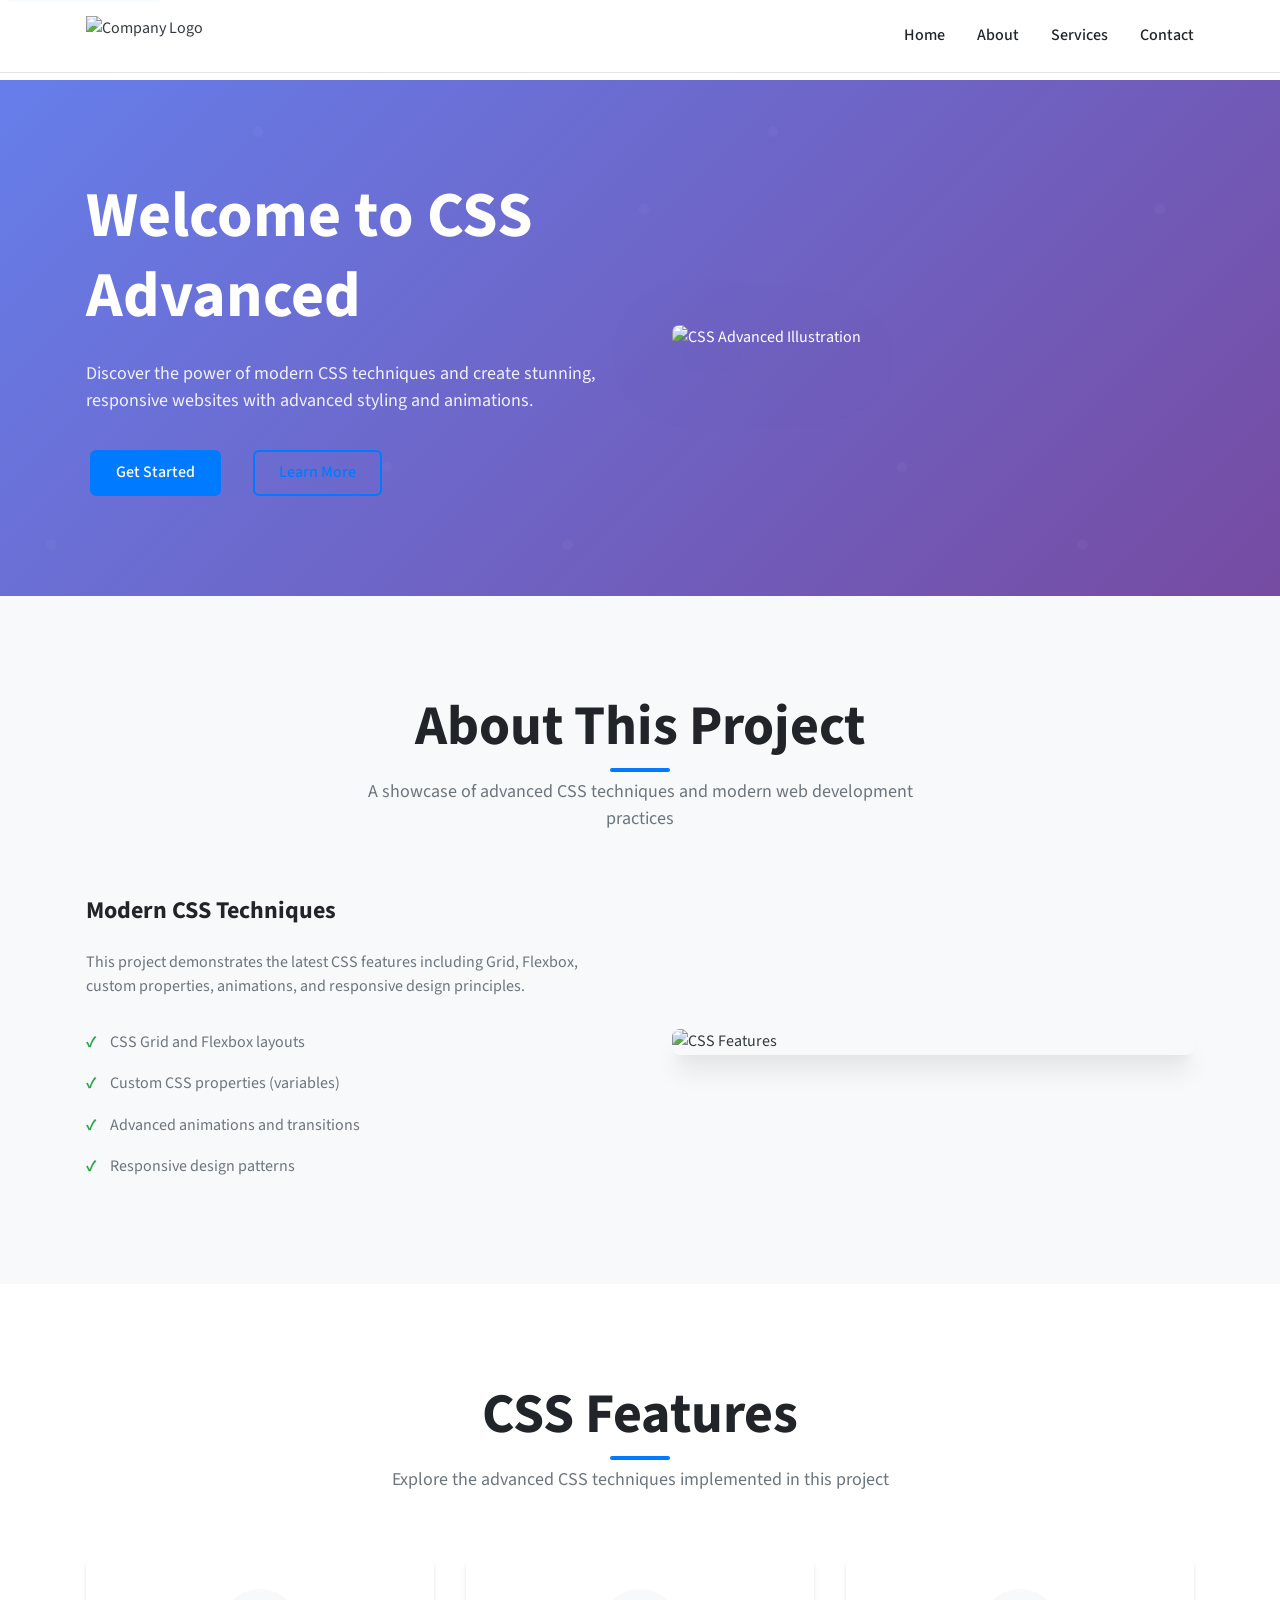
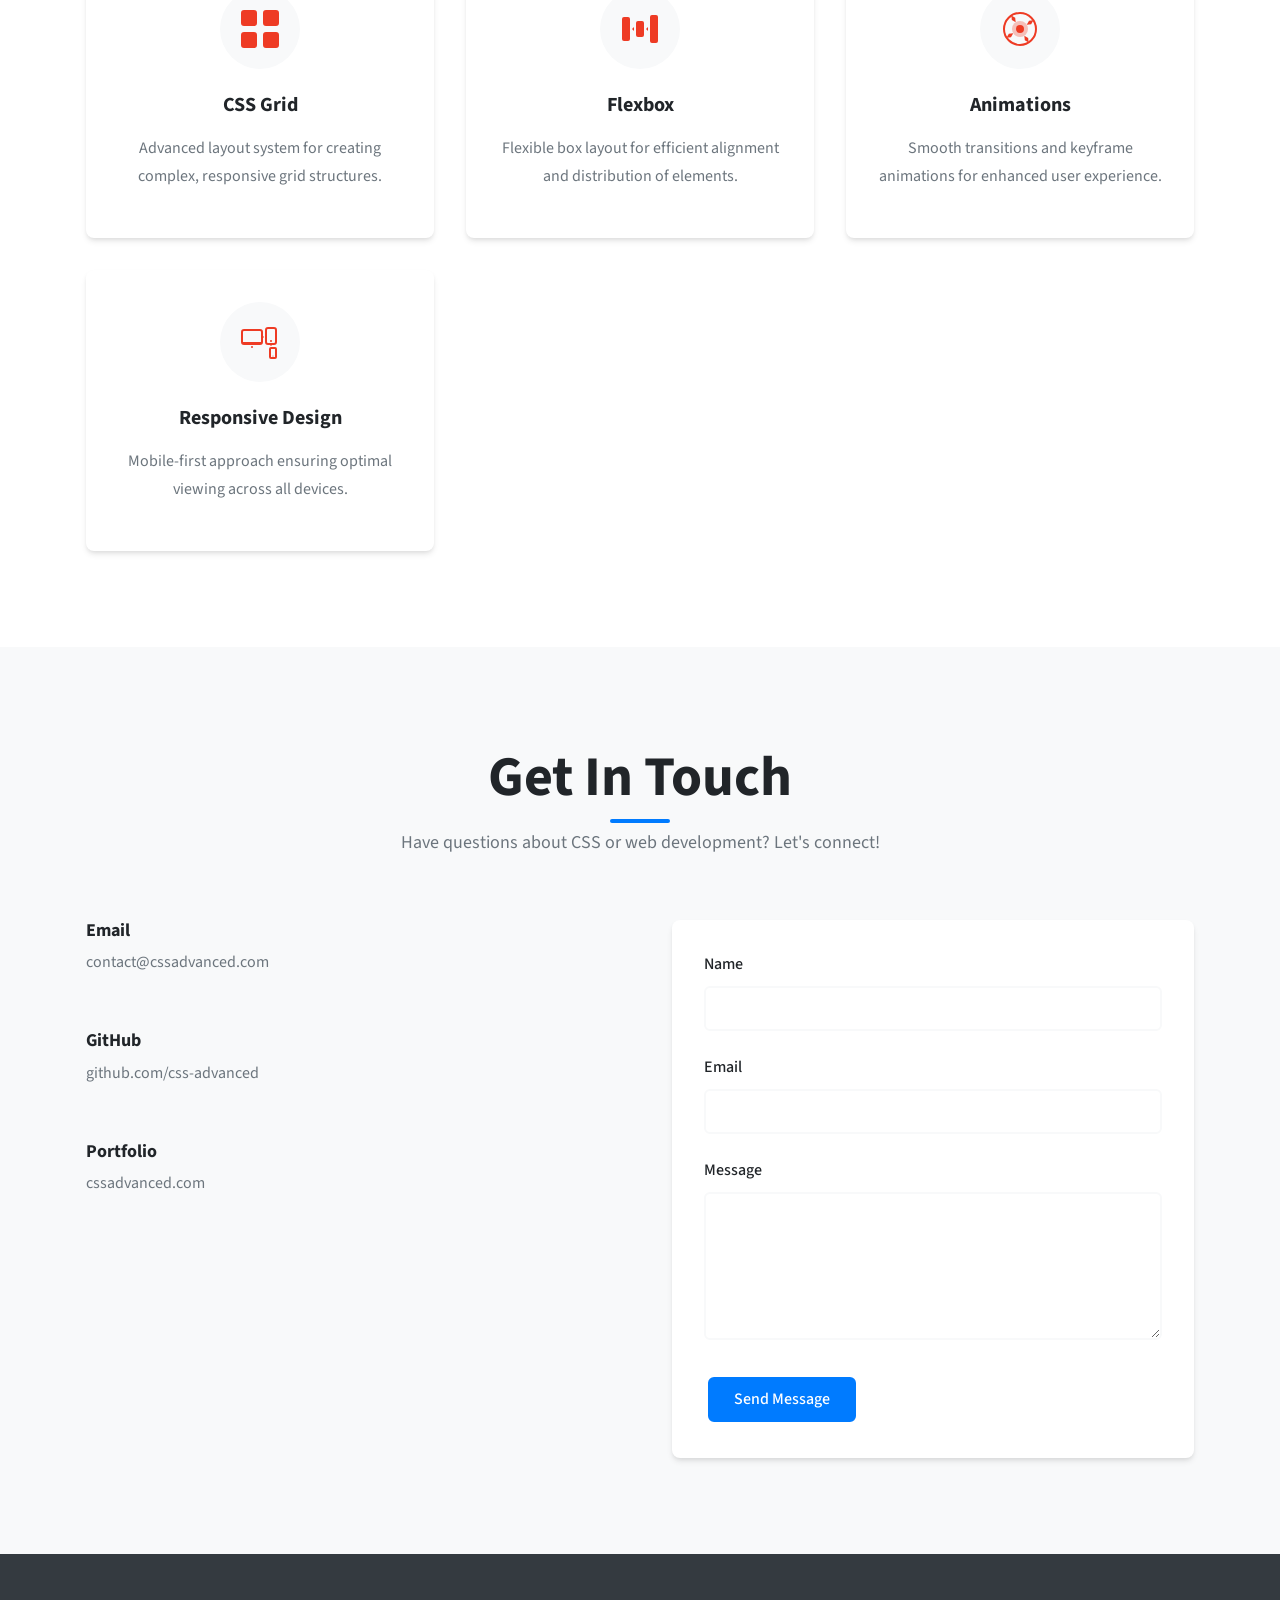
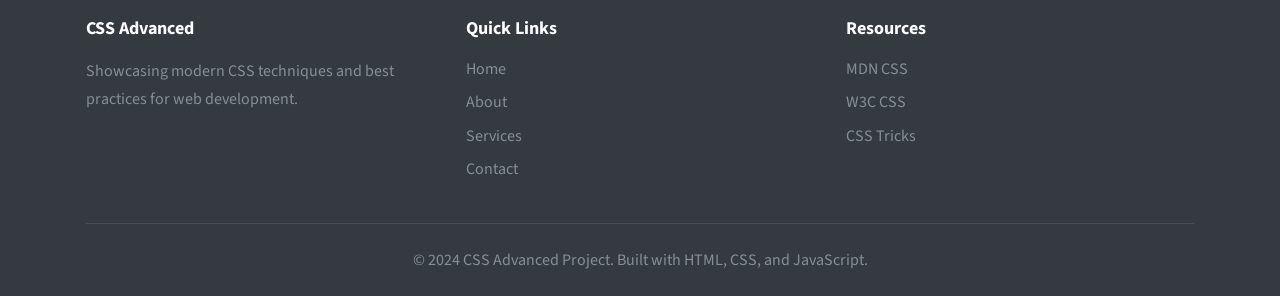
==== css_advanced/index.html @ 842586dd "Add styles.css and import it in index.html" ====
<!DOCTYPE html>
<html lang="en">
<head>
    <meta charset="UTF-8">
    <meta name="viewport" content="width=device-width, initial-scale=1.0">
    <meta name="description" content="CSS Advanced Project - Modern responsive website showcasing advanced CSS techniques">
    <meta name="keywords" content="CSS, HTML, JavaScript, responsive design, web development">
    <meta name="author" content="CSS Advanced Project">
    <title>CSS Advanced Project</title>
    
    <!-- Favicon -->
    <link rel="icon" type="image/x-icon" href="images/favicon.ico">
    
    <!-- CSS Files -->
    <link rel="stylesheet" href="styles/reset.css">
    <link rel="stylesheet" href="styles.css">
    <link rel="stylesheet" href="styles/style.css">
    <link rel="stylesheet" href="styles/responsive.css">
    
    <!-- Fonts -->
    <link rel="preconnect" href="https://fonts.googleapis.com">
    <link rel="preconnect" href="https://fonts.gstatic.com" crossorigin>
    <link href="https://fonts.googleapis.com/css2?family=Source+Sans+Pro:wght@300;400;600;700&display=swap" rel="stylesheet">
</head>
<body>
    <!-- Header Section -->
    <header class="header">
        <nav class="navbar">
            <div class="container">
                <div class="nav-brand">
                    <img src="images/logos/logo.png" alt="Company Logo" class="logo">
                </div>
                <ul class="nav-menu">
                    <li class="nav-item">
                        <a href="#home" class="nav-link">Home</a>
                    </li>
                    <li class="nav-item">
                        <a href="#about" class="nav-link">About</a>
                    </li>
                    <li class="nav-item">
                        <a href="#services" class="nav-link">Services</a>
                    </li>
                    <li class="nav-item">
                        <a href="#contact" class="nav-link">Contact</a>
                    </li>
                </ul>
                <div class="nav-toggle">
                    <span class="bar"></span>
                    <span class="bar"></span>
                    <span class="bar"></span>
                </div>
            </div>
        </nav>
    </header>

    <!-- Main Content -->
    <main class="main">
        <!-- Hero Section -->
        <section id="home" class="hero">
            <div class="container">
                <div class="hero-content">
                    <h1 class="hero-title">Welcome to CSS Advanced</h1>
                    <p class="hero-description">
                        Discover the power of modern CSS techniques and create stunning, responsive websites
                        with advanced styling and animations.
                    </p>
                    <div class="hero-actions">
                        <a href="#about" class="btn btn-primary">Get Started</a>
                        <a href="#services" class="btn btn-secondary">Learn More</a>
                    </div>
                </div>
                <div class="hero-image">
                    <img src="images/hero-image.png" alt="CSS Advanced Illustration">
                </div>
            </div>
        </section>

        <!-- About Section -->
        <section id="about" class="about">
            <div class="container">
                <div class="section-header">
                    <h2 class="section-title">About This Project</h2>
                    <p class="section-subtitle">
                        A showcase of advanced CSS techniques and modern web development practices
                    </p>
                </div>
                <div class="about-content">
                    <div class="about-text">
                        <h3>Modern CSS Techniques</h3>
                        <p>
                            This project demonstrates the latest CSS features including Grid, Flexbox,
                            custom properties, animations, and responsive design principles.
                        </p>
                        <ul class="feature-list">
                            <li>CSS Grid and Flexbox layouts</li>
                            <li>Custom CSS properties (variables)</li>
                            <li>Advanced animations and transitions</li>
                            <li>Responsive design patterns</li>
                        </ul>
                    </div>
                    <div class="about-image">
                        <img src="images/about-image.png" alt="CSS Features">
                    </div>
                </div>
            </div>
        </section>

        <!-- Services Section -->
        <section id="services" class="services">
            <div class="container">
                <div class="section-header">
                    <h2 class="section-title">CSS Features</h2>
                    <p class="section-subtitle">
                        Explore the advanced CSS techniques implemented in this project
                    </p>
                </div>
                <div class="services-grid">
                    <div class="service-card">
                        <div class="service-icon">
                            <img src="images/icons/grid-icon.svg" alt="CSS Grid">
                        </div>
                        <h3 class="service-title">CSS Grid</h3>
                        <p class="service-description">
                            Advanced layout system for creating complex, responsive grid structures.
                        </p>
                    </div>
                    <div class="service-card">
                        <div class="service-icon">
                            <img src="images/icons/flexbox-icon.svg" alt="Flexbox">
                        </div>
                        <h3 class="service-title">Flexbox</h3>
                        <p class="service-description">
                            Flexible box layout for efficient alignment and distribution of elements.
                        </p>
                    </div>
                    <div class="service-card">
                        <div class="service-icon">
                            <img src="images/icons/animation-icon.svg" alt="Animations">
                        </div>
                        <h3 class="service-title">Animations</h3>
                        <p class="service-description">
                            Smooth transitions and keyframe animations for enhanced user experience.
                        </p>
                    </div>
                    <div class="service-card">
                        <div class="service-icon">
                            <img src="images/icons/responsive-icon.svg" alt="Responsive Design">
                        </div>
                        <h3 class="service-title">Responsive Design</h3>
                        <p class="service-description">
                            Mobile-first approach ensuring optimal viewing across all devices.
                        </p>
                    </div>
                </div>
            </div>
        </section>

        <!-- Contact Section -->
        <section id="contact" class="contact">
            <div class="container">
                <div class="section-header">
                    <h2 class="section-title">Get In Touch</h2>
                    <p class="section-subtitle">
                        Have questions about CSS or web development? Let's connect!
                    </p>
                </div>
                <div class="contact-content">
                    <div class="contact-info">
                        <div class="contact-item">
                            <h3>Email</h3>
                            <p>contact@cssadvanced.com</p>
                        </div>
                        <div class="contact-item">
                            <h3>GitHub</h3>
                            <p>github.com/css-advanced</p>
                        </div>
                        <div class="contact-item">
                            <h3>Portfolio</h3>
                            <p>cssadvanced.com</p>
                        </div>
                    </div>
                    <form class="contact-form">
                        <div class="form-group">
                            <label for="name">Name</label>
                            <input type="text" id="name" name="name" required>
                        </div>
                        <div class="form-group">
                            <label for="email">Email</label>
                            <input type="email" id="email" name="email" required>
                        </div>
                        <div class="form-group">
                            <label for="message">Message</label>
                            <textarea id="message" name="message" rows="5" required></textarea>
                        </div>
                        <button type="submit" class="btn btn-primary">Send Message</button>
                    </form>
                </div>
            </div>
        </section>
    </main>

    <!-- Footer -->
    <footer class="footer">
        <div class="container">
            <div class="footer-content">
                <div class="footer-section">
                    <h3>CSS Advanced</h3>
                    <p>Showcasing modern CSS techniques and best practices for web development.</p>
                </div>
                <div class="footer-section">
                    <h3>Quick Links</h3>
                    <ul>
                        <li><a href="#home">Home</a></li>
                        <li><a href="#about">About</a></li>
                        <li><a href="#services">Services</a></li>
                        <li><a href="#contact">Contact</a></li>
                    </ul>
                </div>
                <div class="footer-section">
                    <h3>Resources</h3>
                    <ul>
                        <li><a href="https://developer.mozilla.org/en-US/docs/Web/CSS" target="_blank">MDN CSS</a></li>
                        <li><a href="https://www.w3.org/Style/CSS/" target="_blank">W3C CSS</a></li>
                        <li><a href="https://css-tricks.com/" target="_blank">CSS Tricks</a></li>
                    </ul>
                </div>
            </div>
            <div class="footer-bottom">
                <p>&copy; 2024 CSS Advanced Project. Built with HTML, CSS, and JavaScript.</p>
            </div>
        </div>
    </footer>

    <!-- JavaScript -->
    <script src="scripts/main.js"></script>
</body>
</html>
---- css_advanced/styles.css ----
/* styles.css - Main stylesheet for CSS Advanced Project */

/* CSS Custom Properties (Variables) */
:root {
    --primary-color: #007bff;
    --secondary-color: #6c757d;
    --success-color: #28a745;
    --danger-color: #dc3545;
    --warning-color: #ffc107;
    --info-color: #17a2b8;
    --light-color: #f8f9fa;
    --dark-color: #343a40;
    
    --font-family-primary: 'Source Sans Pro', sans-serif;
    --font-size-base: 16px;
    --line-height-base: 1.6;
    
    --border-radius: 8px;
    --box-shadow: 0 2px 10px rgba(0, 0, 0, 0.1);
    --transition: all 0.3s ease;
    
    --container-max-width: 1200px;
    --spacing-xs: 0.25rem;
    --spacing-sm: 0.5rem;
    --spacing-md: 1rem;
    --spacing-lg: 1.5rem;
    --spacing-xl: 3rem;
}

/* Base Styles */
* {
    margin: 0;
    padding: 0;
    box-sizing: border-box;
}

body {
    font-family: var(--font-family-primary);
    font-size: var(--font-size-base);
    line-height: var(--line-height-base);
    color: var(--dark-color);
    background-color: #ffffff;
}

/* Container */
.container {
    max-width: var(--container-max-width);
    margin: 0 auto;
    padding: 0 var(--spacing-md);
}

/* Typography */
h1, h2, h3, h4, h5, h6 {
    font-weight: 600;
    line-height: 1.2;
    margin-bottom: var(--spacing-md);
}

h1 {
    font-size: 2.5rem;
}

h2 {
    font-size: 2rem;
}

h3 {
    font-size: 1.5rem;
}

p {
    margin-bottom: var(--spacing-md);
}

/* Links */
a {
    color: var(--primary-color);
    text-decoration: none;
    transition: var(--transition);
}

a:hover {
    color: #0056b3;
}

/* Buttons */
.btn {
    display: inline-block;
    padding: var(--spacing-sm) var(--spacing-lg);
    font-size: var(--font-size-base);
    font-weight: 600;
    text-align: center;
    text-decoration: none;
    border: 2px solid transparent;
    border-radius: var(--border-radius);
    cursor: pointer;
    transition: var(--transition);
    margin: var(--spacing-xs);
}

.btn-primary {
    background-color: var(--primary-color);
    color: white;
    border-color: var(--primary-color);
}

.btn-primary:hover {
    background-color: #0056b3;
    border-color: #0056b3;
    color: white;
}

.btn-secondary {
    background-color: transparent;
    color: var(--primary-color);
    border-color: var(--primary-color);
}

.btn-secondary:hover {
    background-color: var(--primary-color);
    color: white;
}

/* Header */
.header {
    background-color: white;
    box-shadow: var(--box-shadow);
    position: fixed;
    top: 0;
    left: 0;
    right: 0;
    z-index: 1000;
}

.navbar {
    padding: var(--spacing-md) 0;
}

.navbar .container {
    display: flex;
    justify-content: space-between;
    align-items: center;
}

.nav-brand .logo {
    height: 40px;
    width: auto;
}

.nav-menu {
    display: flex;
    list-style: none;
    gap: var(--spacing-lg);
}

.nav-link {
    font-weight: 500;
    color: var(--dark-color);
    transition: var(--transition);
}

.nav-link:hover {
    color: var(--primary-color);
}

.nav-toggle {
    display: none;
    flex-direction: column;
    cursor: pointer;
}

.nav-toggle .bar {
    width: 25px;
    height: 3px;
    background-color: var(--dark-color);
    margin: 3px 0;
    transition: var(--transition);
}

/* Main Content */
.main {
    margin-top: 80px;
}

/* Hero Section */
.hero {
    padding: var(--spacing-xl) 0;
    background: linear-gradient(135deg, #667eea 0%, #764ba2 100%);
    color: white;
}

.hero .container {
    display: grid;
    grid-template-columns: 1fr 1fr;
    gap: var(--spacing-xl);
    align-items: center;
}

.hero-title {
    font-size: 3rem;
    margin-bottom: var(--spacing-lg);
}

.hero-description {
    font-size: 1.2rem;
    margin-bottom: var(--spacing-xl);
    opacity: 0.9;
}

.hero-actions {
    display: flex;
    gap: var(--spacing-md);
}

.hero-image img {
    width: 100%;
    height: auto;
    border-radius: var(--border-radius);
}

/* Section Styles */
section {
    padding: var(--spacing-xl) 0;
}

.section-header {
    text-align: center;
    margin-bottom: var(--spacing-xl);
}

.section-title {
    font-size: 2.5rem;
    margin-bottom: var(--spacing-md);
}

.section-subtitle {
    font-size: 1.2rem;
    color: var(--secondary-color);
    max-width: 600px;
    margin: 0 auto;
}

/* About Section */
.about {
    background-color: var(--light-color);
}

.about-content {
    display: grid;
    grid-template-columns: 1fr 1fr;
    gap: var(--spacing-xl);
    align-items: center;
}

.feature-list {
    list-style: none;
    padding-left: 0;
}

.feature-list li {
    padding: var(--spacing-sm) 0;
    position: relative;
    padding-left: var(--spacing-lg);
}

.feature-list li::before {
    content: "✓";
    position: absolute;
    left: 0;
    color: var(--success-color);
    font-weight: bold;
}

.about-image img {
    width: 100%;
    height: auto;
    border-radius: var(--border-radius);
}

/* Services Section */
.services-grid {
    display: grid;
    grid-template-columns: repeat(auto-fit, minmax(250px, 1fr));
    gap: var(--spacing-lg);
}

.service-card {
    background: white;
    padding: var(--spacing-xl);
    border-radius: var(--border-radius);
    box-shadow: var(--box-shadow);
    text-align: center;
    transition: var(--transition);
}

.service-card:hover {
    transform: translateY(-5px);
    box-shadow: 0 4px 20px rgba(0, 0, 0, 0.15);
}

.service-icon {
    margin-bottom: var(--spacing-lg);
}

.service-icon img {
    width: 60px;
    height: 60px;
}

.service-title {
    margin-bottom: var(--spacing-md);
    color: var(--dark-color);
}

.service-description {
    color: var(--secondary-color);
}

/* Contact Section */
.contact {
    background-color: var(--light-color);
}

.contact-content {
    display: grid;
    grid-template-columns: 1fr 1fr;
    gap: var(--spacing-xl);
}

.contact-item {
    margin-bottom: var(--spacing-lg);
}

.contact-item h3 {
    color: var(--primary-color);
    margin-bottom: var(--spacing-sm);
}

.contact-form {
    background: white;
    padding: var(--spacing-xl);
    border-radius: var(--border-radius);
    box-shadow: var(--box-shadow);
}

.form-group {
    margin-bottom: var(--spacing-lg);
}

.form-group label {
    display: block;
    margin-bottom: var(--spacing-sm);
    font-weight: 600;
    color: var(--dark-color);
}

.form-group input,
.form-group textarea {
    width: 100%;
    padding: var(--spacing-sm);
    border: 2px solid #e9ecef;
    border-radius: var(--border-radius);
    font-size: var(--font-size-base);
    transition: var(--transition);
}

.form-group input:focus,
.form-group textarea:focus {
    outline: none;
    border-color: var(--primary-color);
}

/* Footer */
.footer {
    background-color: var(--dark-color);
    color: white;
    padding: var(--spacing-xl) 0 var(--spacing-lg);
}

.footer-content {
    display: grid;
    grid-template-columns: repeat(auto-fit, minmax(250px, 1fr));
    gap: var(--spacing-xl);
    margin-bottom: var(--spacing-lg);
}

.footer-section h3 {
    margin-bottom: var(--spacing-md);
    color: white;
}

.footer-section ul {
    list-style: none;
}

.footer-section ul li {
    margin-bottom: var(--spacing-sm);
}

.footer-section ul li a {
    color: #adb5bd;
    transition: var(--transition);
}

.footer-section ul li a:hover {
    color: white;
}

.footer-bottom {
    text-align: center;
    padding-top: var(--spacing-lg);
    border-top: 1px solid #495057;
    color: #adb5bd;
}

/* Animations */
@keyframes fadeInUp {
    from {
        opacity: 0;
        transform: translateY(30px);
    }
    to {
        opacity: 1;
        transform: translateY(0);
    }
}

.fade-in-up {
    animation: fadeInUp 0.6s ease-out;
}

/* Responsive Design */
@media (max-width: 768px) {
    .nav-menu {
        display: none;
    }
    
    .nav-toggle {
        display: flex;
    }
    
    .hero .container {
        grid-template-columns: 1fr;
        text-align: center;
    }
    
    .hero-title {
        font-size: 2rem;
    }
    
    .about-content,
    .contact-content {
        grid-template-columns: 1fr;
    }
    
    .services-grid {
        grid-template-columns: 1fr;
    }
    
    .section-title {
        font-size: 2rem;
    }
    
    .hero-actions {
        justify-content: center;
    }
}

@media (max-width: 480px) {
    .container {
        padding: 0 var(--spacing-sm);
    }
    
    .hero-title {
        font-size: 1.8rem;
    }
    
    .section-title {
        font-size: 1.8rem;
    }
    
    .btn {
        display: block;
        margin: var(--spacing-sm) 0;
    }
}
---- css_advanced/styles/style.css ----
/* CSS Advanced Project - Main Stylesheet */

/* ===== CSS CUSTOM PROPERTIES (VARIABLES) ===== */
:root {
  /* Colors */
  --primary-color: #007bff;
  --primary-dark: #0056b3;
  --secondary-color: #6c757d;
  --accent-color: #28a745;
  --danger-color: #dc3545;
  --warning-color: #ffc107;
  --info-color: #17a2b8;
  --light-color: #f8f9fa;
  --dark-color: #343a40;
  --white: #ffffff;
  --black: #000000;
  
  /* Text Colors */
  --text-primary: #212529;
  --text-secondary: #6c757d;
  --text-muted: #868e96;
  --text-light: #ffffff;
  
  /* Background Colors */
  --bg-primary: #ffffff;
  --bg-secondary: #f8f9fa;
  --bg-dark: #343a40;
  --bg-gradient: linear-gradient(135deg, #667eea 0%, #764ba2 100%);
  
  /* Typography */
  --font-family-primary: 'Source Sans Pro', sans-serif;
  --font-family-secondary: 'Spin Cycle OT', cursive;
  --font-size-xs: 0.75rem;
  --font-size-sm: 0.875rem;
  --font-size-base: 1rem;
  --font-size-lg: 1.125rem;
  --font-size-xl: 1.25rem;
  --font-size-2xl: 1.5rem;
  --font-size-3xl: 1.875rem;
  --font-size-4xl: 2.25rem;
  --font-size-5xl: 3rem;
  --font-weight-light: 300;
  --font-weight-normal: 400;
  --font-weight-medium: 500;
  --font-weight-semibold: 600;
  --font-weight-bold: 700;
  --line-height-tight: 1.25;
  --line-height-normal: 1.5;
  --line-height-relaxed: 1.75;
  
  /* Spacing */
  --spacing-xs: 0.25rem;
  --spacing-sm: 0.5rem;
  --spacing-md: 1rem;
  --spacing-lg: 1.5rem;
  --spacing-xl: 2rem;
  --spacing-2xl: 3rem;
  --spacing-3xl: 4rem;
  --spacing-4xl: 6rem;
  
  /* Border Radius */
  --border-radius-sm: 0.25rem;
  --border-radius-md: 0.375rem;
  --border-radius-lg: 0.5rem;
  --border-radius-xl: 0.75rem;
  --border-radius-2xl: 1rem;
  --border-radius-full: 9999px;
  
  /* Shadows */
  --shadow-sm: 0 1px 2px 0 rgba(0, 0, 0, 0.05);
  --shadow-md: 0 4px 6px -1px rgba(0, 0, 0, 0.1), 0 2px 4px -1px rgba(0, 0, 0, 0.06);
  --shadow-lg: 0 10px 15px -3px rgba(0, 0, 0, 0.1), 0 4px 6px -2px rgba(0, 0, 0, 0.05);
  --shadow-xl: 0 20px 25px -5px rgba(0, 0, 0, 0.1), 0 10px 10px -5px rgba(0, 0, 0, 0.04);
  
  /* Transitions */
  --transition-fast: 0.15s ease-in-out;
  --transition-normal: 0.3s ease-in-out;
  --transition-slow: 0.5s ease-in-out;
  
  /* Z-index */
  --z-dropdown: 1000;
  --z-sticky: 1020;
  --z-fixed: 1030;
  --z-modal-backdrop: 1040;
  --z-modal: 1050;
  --z-popover: 1060;
  --z-tooltip: 1070;
}

/* ===== UTILITY CLASSES ===== */
.container {
  width: 100%;
  max-width: 1200px;
  margin: 0 auto;
  padding: 0 var(--spacing-md);
}

.text-center { text-align: center; }
.text-left { text-align: left; }
.text-right { text-align: right; }

.d-flex { display: flex; }
.d-grid { display: grid; }
.d-block { display: block; }
.d-inline { display: inline; }
.d-inline-block { display: inline-block; }
.d-none { display: none; }

.justify-center { justify-content: center; }
.justify-between { justify-content: space-between; }
.justify-around { justify-content: space-around; }
.align-center { align-items: center; }
.align-start { align-items: flex-start; }
.align-end { align-items: flex-end; }

/* ===== TYPOGRAPHY ===== */
h1, h2, h3, h4, h5, h6 {
  font-family: var(--font-family-primary);
  font-weight: var(--font-weight-bold);
  line-height: var(--line-height-tight);
  color: var(--text-primary);
  margin-bottom: var(--spacing-md);
}

h1 { font-size: var(--font-size-5xl); }
h2 { font-size: var(--font-size-4xl); }
h3 { font-size: var(--font-size-3xl); }
h4 { font-size: var(--font-size-2xl); }
h5 { font-size: var(--font-size-xl); }
h6 { font-size: var(--font-size-lg); }

p {
  font-size: var(--font-size-base);
  line-height: var(--line-height-normal);
  color: var(--text-secondary);
  margin-bottom: var(--spacing-md);
}

/* ===== BUTTONS ===== */
.btn {
  display: inline-flex;
  align-items: center;
  justify-content: center;
  padding: var(--spacing-sm) var(--spacing-lg);
  font-size: var(--font-size-base);
  font-weight: var(--font-weight-medium);
  text-decoration: none;
  border: 2px solid transparent;
  border-radius: var(--border-radius-md);
  cursor: pointer;
  transition: all var(--transition-normal);
  position: relative;
  overflow: hidden;
}

.btn::before {
  content: '';
  position: absolute;
  top: 0;
  left: -100%;
  width: 100%;
  height: 100%;
  background: linear-gradient(90deg, transparent, rgba(255, 255, 255, 0.2), transparent);
  transition: left var(--transition-slow);
}

.btn:hover::before {
  left: 100%;
}

.btn-primary {
  background: var(--primary-color);
  color: var(--white);
  border-color: var(--primary-color);
}

.btn-primary:hover {
  background: var(--primary-dark);
  border-color: var(--primary-dark);
  transform: translateY(-2px);
  box-shadow: var(--shadow-lg);
}

.btn-secondary {
  background: transparent;
  color: var(--primary-color);
  border-color: var(--primary-color);
}

.btn-secondary:hover {
  background: var(--primary-color);
  color: var(--white);
  transform: translateY(-2px);
  box-shadow: var(--shadow-lg);
}

/* ===== HEADER & NAVIGATION ===== */
.header {
  position: fixed;
  top: 0;
  left: 0;
  width: 100%;
  background: rgba(255, 255, 255, 0.95);
  backdrop-filter: blur(10px);
  border-bottom: 1px solid rgba(0, 0, 0, 0.1);
  z-index: var(--z-fixed);
  transition: all var(--transition-normal);
}

.navbar {
  padding: var(--spacing-md) 0;
}

.navbar .container {
  display: flex;
  align-items: center;
  justify-content: space-between;
}

.nav-brand .logo {
  height: 40px;
  width: auto;
}

.nav-menu {
  display: flex;
  align-items: center;
  gap: var(--spacing-xl);
}

.nav-link {
  font-weight: var(--font-weight-medium);
  color: var(--text-primary);
  transition: color var(--transition-normal);
  position: relative;
}

.nav-link::after {
  content: '';
  position: absolute;
  bottom: -5px;
  left: 0;
  width: 0;
  height: 2px;
  background: var(--primary-color);
  transition: width var(--transition-normal);
}

.nav-link:hover {
  color: var(--primary-color);
}

.nav-link:hover::after {
  width: 100%;
}

.nav-toggle {
  display: none;
  flex-direction: column;
  cursor: pointer;
}

.nav-toggle .bar {
  width: 25px;
  height: 3px;
  background: var(--text-primary);
  margin: 3px 0;
  transition: var(--transition-normal);
}

/* ===== MAIN CONTENT ===== */
.main {
  margin-top: 80px;
}

/* ===== HERO SECTION ===== */
.hero {
  padding: var(--spacing-4xl) 0;
  background: var(--bg-gradient);
  color: var(--white);
  position: relative;
  overflow: hidden;
}

.hero::before {
  content: '';
  position: absolute;
  top: 0;
  left: 0;
  width: 100%;
  height: 100%;
  background: url('data:image/svg+xml,<svg xmlns="http://www.w3.org/2000/svg" viewBox="0 0 100 100"><defs><pattern id="grain" width="100" height="100" patternUnits="userSpaceOnUse"><circle cx="25" cy="25" r="1" fill="white" opacity="0.1"/><circle cx="75" cy="75" r="1" fill="white" opacity="0.1"/><circle cx="50" cy="10" r="1" fill="white" opacity="0.1"/><circle cx="10" cy="90" r="1" fill="white" opacity="0.1"/></pattern></defs><rect width="100" height="100" fill="url(%23grain)"/></svg>');
  opacity: 0.3;
}

.hero .container {
  display: grid;
  grid-template-columns: 1fr 1fr;
  gap: var(--spacing-3xl);
  align-items: center;
  position: relative;
  z-index: 1;
}

.hero-title {
  font-size: var(--font-size-5xl);
  font-weight: var(--font-weight-bold);
  margin-bottom: var(--spacing-lg);
  color: var(--white);
  animation: fadeInUp 1s ease-out;
}

.hero-description {
  font-size: var(--font-size-lg);
  margin-bottom: var(--spacing-xl);
  color: rgba(255, 255, 255, 0.9);
  animation: fadeInUp 1s ease-out 0.2s both;
}

.hero-actions {
  display: flex;
  gap: var(--spacing-lg);
  animation: fadeInUp 1s ease-out 0.4s both;
}

.hero-image {
  animation: fadeInRight 1s ease-out 0.6s both;
}

.hero-image img {
  width: 100%;
  height: auto;
  filter: drop-shadow(0 20px 40px rgba(0, 0, 0, 0.3));
}

/* ===== SECTIONS ===== */
section {
  padding: var(--spacing-4xl) 0;
}

.section-header {
  text-align: center;
  margin-bottom: var(--spacing-3xl);
}

.section-title {
  font-size: var(--font-size-4xl);
  margin-bottom: var(--spacing-md);
  position: relative;
}

.section-title::after {
  content: '';
  position: absolute;
  bottom: -10px;
  left: 50%;
  transform: translateX(-50%);
  width: 60px;
  height: 4px;
  background: var(--primary-color);
  border-radius: var(--border-radius-full);
}

.section-subtitle {
  font-size: var(--font-size-lg);
  color: var(--text-secondary);
  max-width: 600px;
  margin: 0 auto;
}

/* ===== ABOUT SECTION ===== */
.about {
  background: var(--bg-secondary);
}

.about-content {
  display: grid;
  grid-template-columns: 1fr 1fr;
  gap: var(--spacing-3xl);
  align-items: center;
}

.about-text h3 {
  font-size: var(--font-size-2xl);
  margin-bottom: var(--spacing-lg);
  color: var(--text-primary);
}

.feature-list {
  list-style: none;
  margin-top: var(--spacing-lg);
}

.feature-list li {
  padding: var(--spacing-sm) 0;
  position: relative;
  padding-left: var(--spacing-lg);
  color: var(--text-secondary);
}

.feature-list li::before {
  content: '✓';
  position: absolute;
  left: 0;
  color: var(--accent-color);
  font-weight: var(--font-weight-bold);
}

.about-image img {
  width: 100%;
  height: auto;
  border-radius: var(--border-radius-lg);
  box-shadow: var(--shadow-xl);
}

/* ===== SERVICES SECTION ===== */
.services-grid {
  display: grid;
  grid-template-columns: repeat(auto-fit, minmax(280px, 1fr));
  gap: var(--spacing-xl);
}

.service-card {
  background: var(--white);
  padding: var(--spacing-xl);
  border-radius: var(--border-radius-lg);
  box-shadow: var(--shadow-md);
  text-align: center;
  transition: all var(--transition-normal);
  position: relative;
  overflow: hidden;
}

.service-card::before {
  content: '';
  position: absolute;
  top: 0;
  left: 0;
  width: 100%;
  height: 4px;
  background: var(--primary-color);
  transform: scaleX(0);
  transition: transform var(--transition-normal);
}

.service-card:hover {
  transform: translateY(-10px);
  box-shadow: var(--shadow-xl);
}

.service-card:hover::before {
  transform: scaleX(1);
}

.service-icon {
  width: 80px;
  height: 80px;
  margin: 0 auto var(--spacing-lg);
  background: var(--bg-secondary);
  border-radius: var(--border-radius-full);
  display: flex;
  align-items: center;
  justify-content: center;
  transition: all var(--transition-normal);
}

.service-card:hover .service-icon {
  background: var(--primary-color);
  transform: scale(1.1);
}

.service-icon img {
  width: 40px;
  height: 40px;
  filter: brightness(0) saturate(100%) invert(27%) sepia(51%) saturate(2878%) hue-rotate(346deg) brightness(104%) contrast(97%);
  transition: filter var(--transition-normal);
}

.service-card:hover .service-icon img {
  filter: brightness(0) saturate(100%) invert(100%);
}

.service-title {
  font-size: var(--font-size-xl);
  margin-bottom: var(--spacing-md);
  color: var(--text-primary);
}

.service-description {
  color: var(--text-secondary);
  line-height: var(--line-height-relaxed);
}

/* ===== CONTACT SECTION ===== */
.contact {
  background: var(--bg-secondary);
}

.contact-content {
  display: grid;
  grid-template-columns: 1fr 1fr;
  gap: var(--spacing-3xl);
}

.contact-info {
  display: flex;
  flex-direction: column;
  gap: var(--spacing-xl);
}

.contact-item h3 {
  font-size: var(--font-size-lg);
  margin-bottom: var(--spacing-sm);
  color: var(--text-primary);
}

.contact-item p {
  color: var(--text-secondary);
  margin: 0;
}

.contact-form {
  background: var(--white);
  padding: var(--spacing-xl);
  border-radius: var(--border-radius-lg);
  box-shadow: var(--shadow-md);
}

.form-group {
  margin-bottom: var(--spacing-lg);
}

.form-group label {
  display: block;
  margin-bottom: var(--spacing-sm);
  font-weight: var(--font-weight-medium);
  color: var(--text-primary);
}

.form-group input,
.form-group textarea {
  width: 100%;
  padding: var(--spacing-sm) var(--spacing-md);
  border: 2px solid var(--bg-secondary);
  border-radius: var(--border-radius-md);
  font-size: var(--font-size-base);
  transition: border-color var(--transition-normal);
}

.form-group input:focus,
.form-group textarea:focus {
  border-color: var(--primary-color);
  outline: none;
}

/* ===== FOOTER ===== */
.footer {
  background: var(--bg-dark);
  color: var(--text-light);
  padding: var(--spacing-3xl) 0 var(--spacing-lg);
}

.footer-content {
  display: grid;
  grid-template-columns: repeat(auto-fit, minmax(250px, 1fr));
  gap: var(--spacing-xl);
  margin-bottom: var(--spacing-xl);
}

.footer-section h3 {
  font-size: var(--font-size-lg);
  margin-bottom: var(--spacing-md);
  color: var(--white);
}

.footer-section p {
  color: var(--text-muted);
  line-height: var(--line-height-relaxed);
}

.footer-section ul {
  list-style: none;
}

.footer-section ul li {
  margin-bottom: var(--spacing-sm);
}

.footer-section ul li a {
  color: var(--text-muted);
  transition: color var(--transition-normal);
}

.footer-section ul li a:hover {
  color: var(--primary-color);
}

.footer-bottom {
  border-top: 1px solid rgba(255, 255, 255, 0.1);
  padding-top: var(--spacing-lg);
  text-align: center;
}

.footer-bottom p {
  color: var(--text-muted);
  margin: 0;
}

/* ===== ANIMATIONS ===== */
@keyframes fadeInUp {
  from {
    opacity: 0;
    transform: translateY(30px);
  }
  to {
    opacity: 1;
    transform: translateY(0);
  }
}

@keyframes fadeInRight {
  from {
    opacity: 0;
    transform: translateX(30px);
  }
  to {
    opacity: 1;
    transform: translateX(0);
  }
}

@keyframes pulse {
  0%, 100% {
    transform: scale(1);
  }
  50% {
    transform: scale(1.05);
  }
}

/* ===== SCROLL ANIMATIONS ===== */
.animate-on-scroll {
  opacity: 0;
  transform: translateY(30px);
  transition: all 0.6s ease-out;
}

.animate-on-scroll.animated {
  opacity: 1;
  transform: translateY(0);
}

/* ===== SMOOTH SCROLLING ===== */
html {
  scroll-behavior: smooth;
}

/* ===== SELECTION STYLES ===== */
::selection {
  background: var(--primary-color);
  color: var(--white);
}

::-moz-selection {
  background: var(--primary-color);
  color: var(--white);
}

/* ===== SCROLLBAR STYLES ===== */
::-webkit-scrollbar {
  width: 8px;
}

::-webkit-scrollbar-track {
  background: var(--bg-secondary);
}

::-webkit-scrollbar-thumb {
  background: var(--primary-color);
  border-radius: var(--border-radius-full);
}

::-webkit-scrollbar-thumb:hover {
  background: var(--primary-dark);
}
---- css_advanced/styles/responsive.css ----
/* Responsive Design - Mobile First Approach */

/* ===== BREAKPOINTS ===== */
/* 
  xs: 0px - 575px (Mobile phones)
  sm: 576px - 767px (Large mobile phones)
  md: 768px - 991px (Tablets)
  lg: 992px - 1199px (Small desktops)
  xl: 1200px+ (Large desktops)
*/

/* ===== EXTRA LARGE SCREENS (1200px and up) ===== */
@media (min-width: 1200px) {
  .container {
    max-width: 1140px;
  }
  
  .hero-title {
    font-size: 4rem;
  }
  
  .section-title {
    font-size: 3.5rem;
  }
}

/* ===== LARGE SCREENS (992px to 1199px) ===== */
@media (max-width: 1199px) {
  .container {
    max-width: 960px;
  }
  
  .hero .container {
    gap: var(--spacing-2xl);
  }
  
  .about-content,
  .contact-content {
    gap: var(--spacing-2xl);
  }
}

/* ===== MEDIUM SCREENS (768px to 991px) - Tablets ===== */
@media (max-width: 991px) {
  .container {
    max-width: 720px;
    padding: 0 var(--spacing-lg);
  }
  
  /* Typography adjustments */
  .hero-title {
    font-size: var(--font-size-4xl);
  }
  
  .section-title {
    font-size: var(--font-size-3xl);
  }
  
  /* Hero section */
  .hero .container {
    grid-template-columns: 1fr;
    gap: var(--spacing-2xl);
    text-align: center;
  }
  
  .hero-actions {
    justify-content: center;
  }
  
  /* About section */
  .about-content {
    grid-template-columns: 1fr;
    gap: var(--spacing-2xl);
  }
  
  .about-image {
    order: -1;
  }
  
  /* Services grid */
  .services-grid {
    grid-template-columns: repeat(2, 1fr);
    gap: var(--spacing-lg);
  }
  
  /* Contact section */
  .contact-content {
    grid-template-columns: 1fr;
    gap: var(--spacing-2xl);
  }
  
  /* Footer */
  .footer-content {
    grid-template-columns: repeat(2, 1fr);
    gap: var(--spacing-lg);
  }
}

/* ===== SMALL SCREENS (576px to 767px) - Large Mobile ===== */
@media (max-width: 767px) {
  .container {
    max-width: 540px;
    padding: 0 var(--spacing-md);
  }
  
  /* Navigation */
  .nav-menu {
    position: fixed;
    top: 80px;
    left: -100%;
    width: 100%;
    height: calc(100vh - 80px);
    background: rgba(255, 255, 255, 0.98);
    backdrop-filter: blur(10px);
    flex-direction: column;
    justify-content: flex-start;
    align-items: center;
    padding-top: var(--spacing-3xl);
    gap: var(--spacing-xl);
    transition: left var(--transition-normal);
    z-index: var(--z-dropdown);
  }
  
  .nav-menu.active {
    left: 0;
  }
  
  .nav-toggle {
    display: flex;
  }
  
  .nav-toggle.active .bar:nth-child(1) {
    transform: rotate(45deg) translate(5px, 5px);
  }
  
  .nav-toggle.active .bar:nth-child(2) {
    opacity: 0;
  }
  
  .nav-toggle.active .bar:nth-child(3) {
    transform: rotate(-45deg) translate(7px, -6px);
  }
  
  /* Typography */
  .hero-title {
    font-size: var(--font-size-3xl);
  }
  
  .section-title {
    font-size: var(--font-size-2xl);
  }
  
  /* Spacing adjustments */
  section {
    padding: var(--spacing-3xl) 0;
  }
  
  .hero {
    padding: var(--spacing-3xl) 0;
  }
  
  .section-header {
    margin-bottom: var(--spacing-2xl);
  }
  
  /* Services grid */
  .services-grid {
    grid-template-columns: 1fr;
    gap: var(--spacing-lg);
  }
  
  /* Buttons */
  .hero-actions {
    flex-direction: column;
    gap: var(--spacing-md);
    align-items: center;
  }
  
  .btn {
    width: 100%;
    max-width: 280px;
  }
  
  /* Contact form */
  .contact-form {
    padding: var(--spacing-lg);
  }
  
  /* Footer */
  .footer-content {
    grid-template-columns: 1fr;
    gap: var(--spacing-lg);
    text-align: center;
  }
}

/* ===== EXTRA SMALL SCREENS (up to 575px) - Mobile Phones ===== */
@media (max-width: 575px) {
  .container {
    padding: 0 var(--spacing-sm);
  }
  
  /* Typography */
  .hero-title {
    font-size: var(--font-size-2xl);
    line-height: var(--line-height-tight);
  }
  
  .section-title {
    font-size: var(--font-size-xl);
  }
  
  .hero-description {
    font-size: var(--font-size-base);
  }
  
  /* Spacing */
  section {
    padding: var(--spacing-2xl) 0;
  }
  
  .hero {
    padding: var(--spacing-2xl) 0;
  }
  
  .section-header {
    margin-bottom: var(--spacing-xl);
  }
  
  /* Service cards */
  .service-card {
    padding: var(--spacing-lg);
  }
  
  .service-icon {
    width: 60px;
    height: 60px;
  }
  
  .service-icon img {
    width: 30px;
    height: 30px;
  }
  
  /* Contact */
  .contact-info {
    gap: var(--spacing-lg);
  }
  
  .contact-form {
    padding: var(--spacing-md);
  }
  
  /* Footer */
  .footer {
    padding: var(--spacing-2xl) 0 var(--spacing-md);
  }
}

/* ===== LANDSCAPE ORIENTATION ON MOBILE ===== */
@media (max-height: 500px) and (orientation: landscape) {
  .hero {
    padding: var(--spacing-xl) 0;
  }
  
  .hero-title {
    font-size: var(--font-size-2xl);
    margin-bottom: var(--spacing-sm);
  }
  
  .hero-description {
    margin-bottom: var(--spacing-md);
  }
  
  .nav-menu {
    height: calc(100vh - 60px);
    padding-top: var(--spacing-lg);
    gap: var(--spacing-md);
  }
}

/* ===== PRINT STYLES ===== */
@media print {
  * {
    background: transparent !important;
    color: black !important;
    box-shadow: none !important;
    text-shadow: none !important;
  }
  
  .header,
  .nav-toggle,
  .btn,
  .contact-form {
    display: none !important;
  }
  
  .main {
    margin-top: 0 !important;
  }
  
  .hero {
    background: none !important;
    color: black !important;
  }
  
  .hero-title,
  .section-title {
    color: black !important;
  }
  
  a {
    text-decoration: underline;
  }
  
  .container {
    max-width: none !important;
    padding: 0 !important;
  }
  
  .hero .container,
  .about-content,
  .contact-content {
    grid-template-columns: 1fr !important;
    gap: var(--spacing-md) !important;
  }
  
  .services-grid {
    grid-template-columns: repeat(2, 1fr) !important;
  }
  
  .service-card {
    break-inside: avoid;
    box-shadow: none !important;
    border: 1px solid #ccc !important;
  }
  
  .footer {
    background: none !important;
    color: black !important;
  }
}

/* ===== REDUCED MOTION ===== */
@media (prefers-reduced-motion: reduce) {
  .hero-title,
  .hero-description,
  .hero-actions,
  .hero-image {
    animation: none !important;
  }
  
  .service-card:hover {
    transform: none !important;
  }
  
  .btn:hover {
    transform: none !important;
  }
  
  .nav-link::after {
    transition: none !important;
  }
  
  .btn::before {
    transition: none !important;
  }
}

/* ===== HIGH CONTRAST MODE ===== */
@media (prefers-contrast: high) {
  :root {
    --primary-color: #0000ff;
    --text-primary: #000000;
    --text-secondary: #000000;
    --bg-primary: #ffffff;
    --bg-secondary: #f0f0f0;
  }
  
  .btn-primary {
    background: #000000;
    color: #ffffff;
    border-color: #000000;
  }
  
  .btn-secondary {
    background: #ffffff;
    color: #000000;
    border-color: #000000;
  }
  
  .service-card {
    border: 2px solid #000000;
  }
}

/* ===== DARK MODE SUPPORT ===== */
@media (prefers-color-scheme: dark) {
  :root {
    --primary-color: #4dabf7;
    --text-primary: #ffffff;
    --text-secondary: #ced4da;
    --text-muted: #adb5bd;
    --bg-primary: #212529;
    --bg-secondary: #343a40;
    --bg-dark: #121212;
  }
  
  body {
    background-color: var(--bg-primary);
    color: var(--text-primary);
  }
  
  .header {
    background: rgba(33, 37, 41, 0.95);
    border-bottom-color: rgba(255, 255, 255, 0.1);
  }
  
  .service-card,
  .contact-form {
    background: var(--bg-secondary);
    color: var(--text-primary);
  }
  
  .form-group input,
  .form-group textarea {
    background: var(--bg-primary);
    color: var(--text-primary);
    border-color: #495057;
  }
  
  .form-group input:focus,
  .form-group textarea:focus {
    border-color: var(--primary-color);
  }
}

/* ===== ACCESSIBILITY IMPROVEMENTS ===== */
@media (max-width: 767px) {
  /* Larger touch targets for mobile */
  .nav-link {
    padding: var(--spacing-md);
    font-size: var(--font-size-lg);
  }
  
  .btn {
    min-height: 44px;
    padding: var(--spacing-md) var(--spacing-lg);
  }
  
  .form-group input,
  .form-group textarea {
    min-height: 44px;
    padding: var(--spacing-md);
  }
}

/* ===== CONTAINER QUERIES (Future-proofing) ===== */
@supports (container-type: inline-size) {
  .services-grid {
    container-type: inline-size;
  }
  
  @container (max-width: 600px) {
    .services-grid {
      grid-template-columns: 1fr;
    }
  }
  
  @container (min-width: 601px) and (max-width: 900px) {
    .services-grid {
      grid-template-columns: repeat(2, 1fr);
    }
  }
  
  @container (min-width: 901px) {
    .services-grid {
      grid-template-columns: repeat(4, 1fr);
    }
  }
}

/* ===== FOCUS MANAGEMENT FOR KEYBOARD NAVIGATION ===== */
@media (max-width: 767px) {
  .nav-menu.active .nav-link:first-child {
    margin-top: var(--spacing-lg);
  }
  
  .nav-toggle:focus {
    outline: 2px solid var(--primary-color);
    outline-offset: 2px;
  }
  
  .nav-menu.active {
    overflow-y: auto;
  }
}
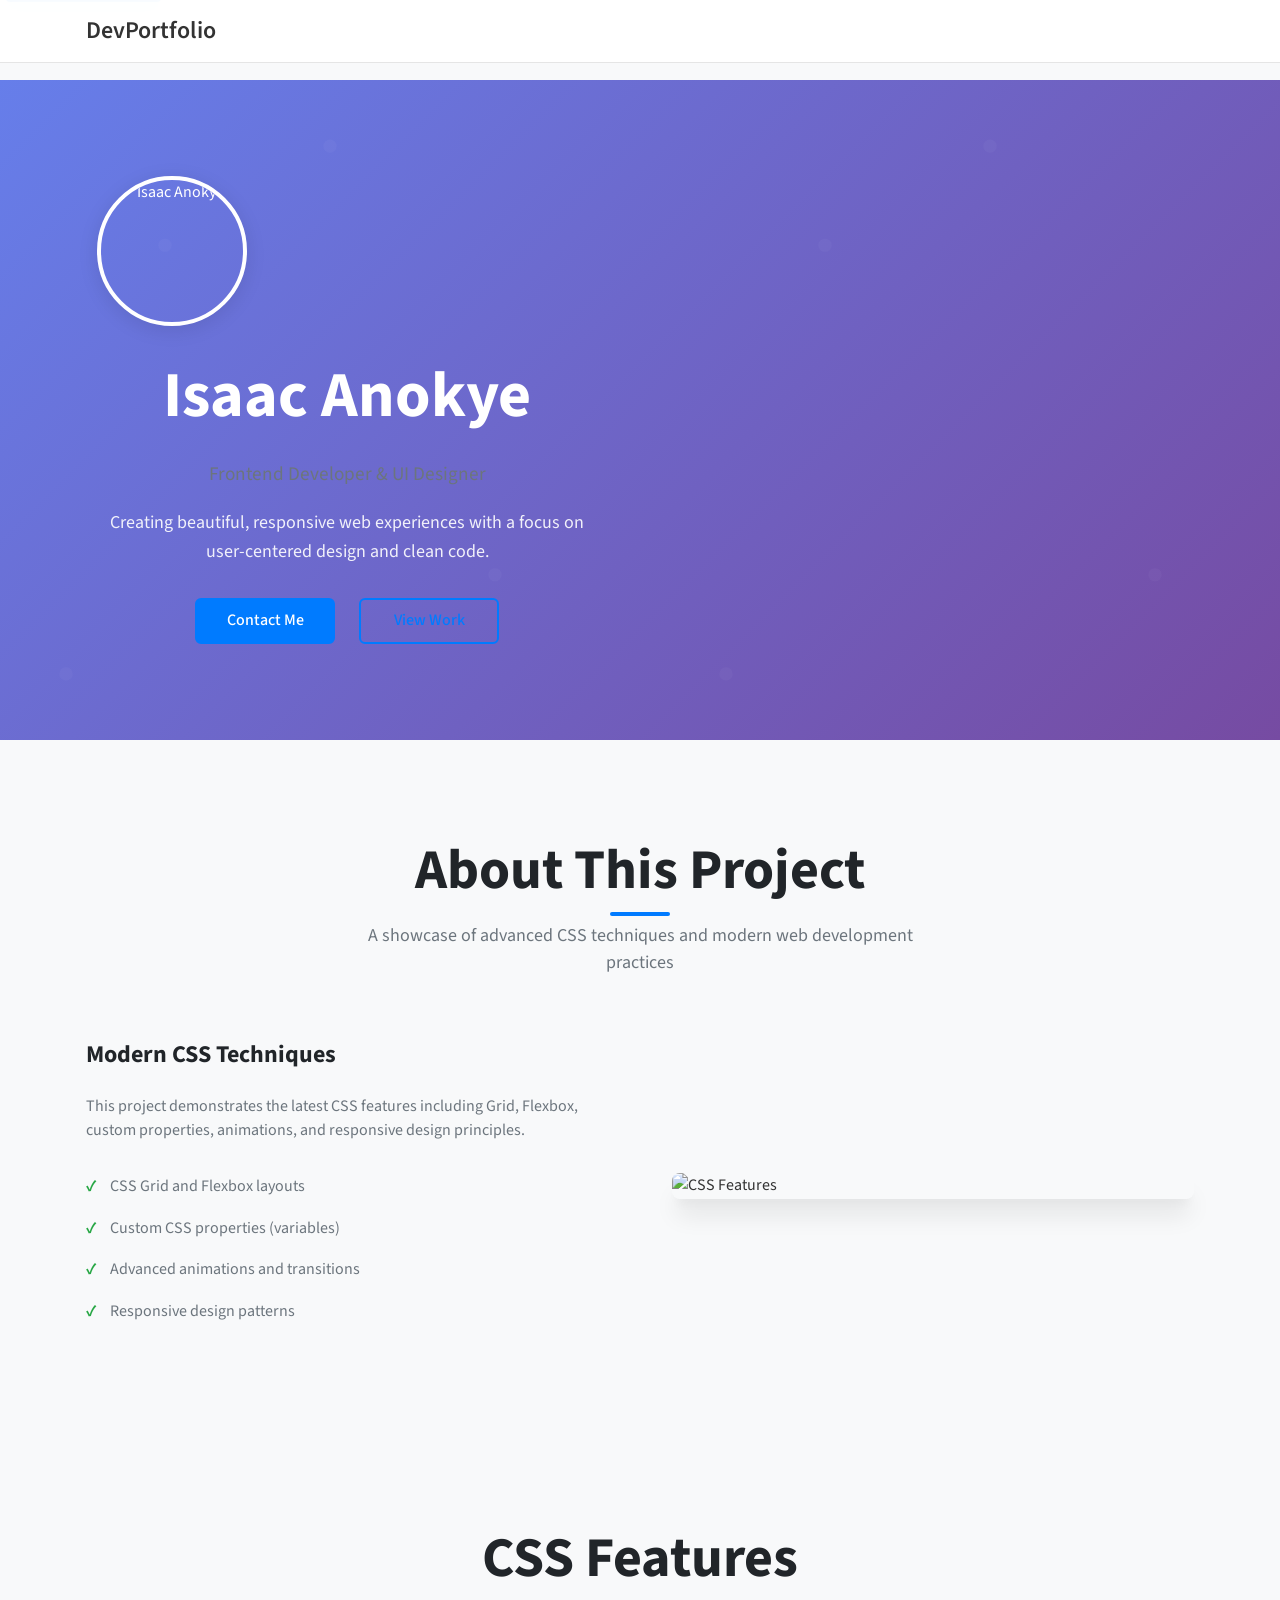
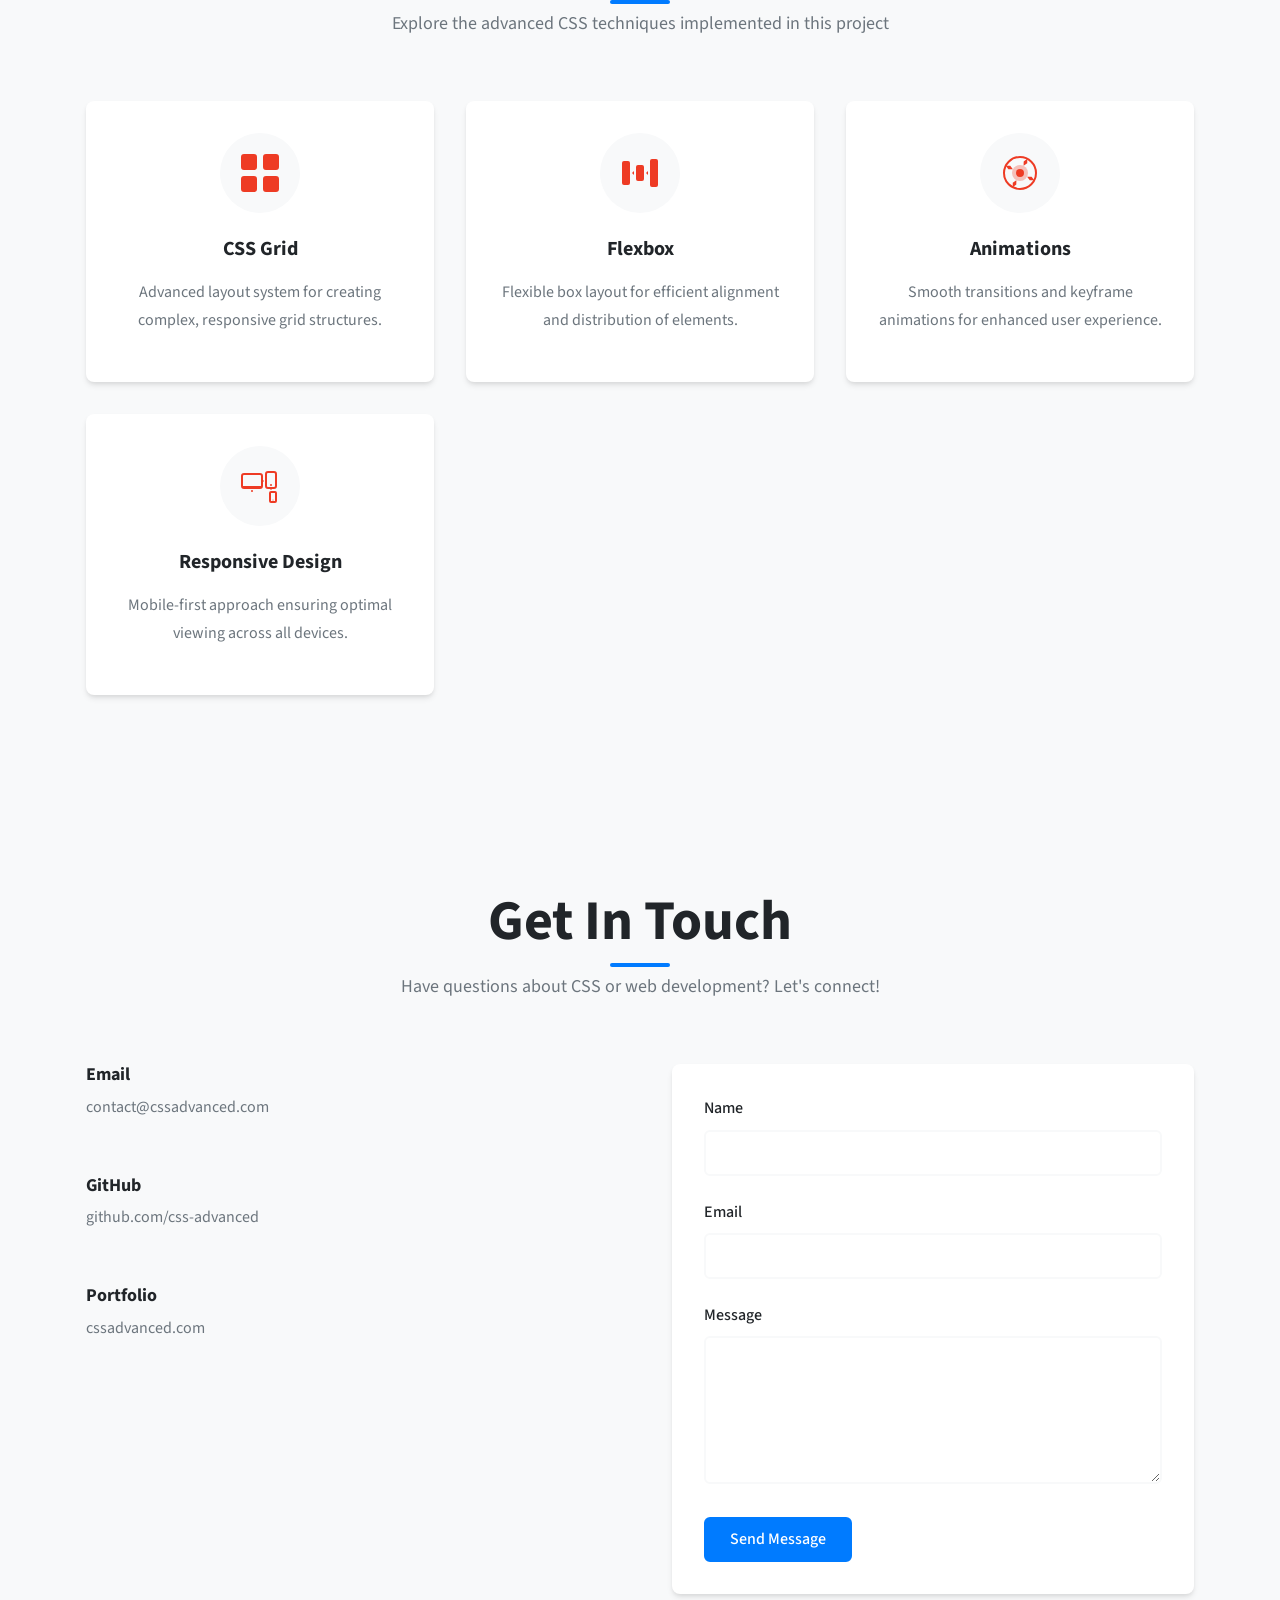
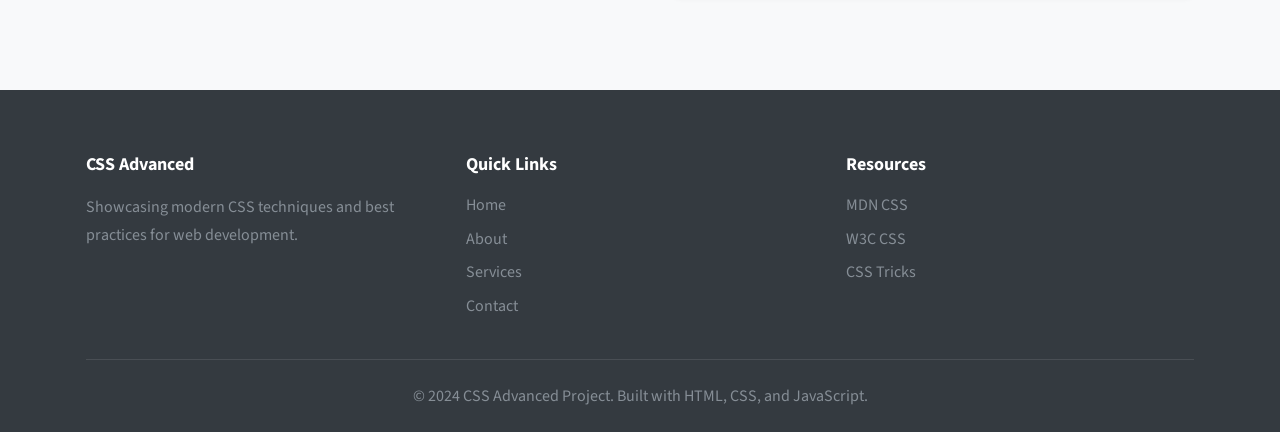
==== commit 83c7dadc: "Update header and hero section styling to match portfolio design" ====
--- a/css_advanced/index.html
+++ b/css_advanced/index.html
@@ -28,22 +28,8 @@
         <nav class="navbar">
             <div class="container">
                 <div class="nav-brand">
-                    <img src="images/logos/logo.png" alt="Company Logo" class="logo">
-                </div>
-                <ul class="nav-menu">
-                    <li class="nav-item">
-                        <a href="#home" class="nav-link">Home</a>
-                    </li>
-                    <li class="nav-item">
-                        <a href="#about" class="nav-link">About</a>
-                    </li>
-                    <li class="nav-item">
-                        <a href="#services" class="nav-link">Services</a>
-                    </li>
-                    <li class="nav-item">
-                        <a href="#contact" class="nav-link">Contact</a>
-                    </li>
-                </ul>
+                    <h2>DevPortfolio</h2>
+                </div>
                 <div class="nav-toggle">
                     <span class="bar"></span>
                     <span class="bar"></span>
@@ -59,18 +45,18 @@
         <section id="home" class="hero">
             <div class="container">
                 <div class="hero-content">
-                    <h1 class="hero-title">Welcome to CSS Advanced</h1>
+                    <div class="profile-image">
+                        <img src="images/hero-image.png" alt="Isaac Anokye">
+                    </div>
+                    <h1 class="hero-title">Isaac Anokye</h1>
+                    <p class="hero-subtitle">Frontend Developer & UI Designer</p>
                     <p class="hero-description">
-                        Discover the power of modern CSS techniques and create stunning, responsive websites
-                        with advanced styling and animations.
+                        Creating beautiful, responsive web experiences with a focus on user-centered design and clean code.
                     </p>
                     <div class="hero-actions">
-                        <a href="#about" class="btn btn-primary">Get Started</a>
-                        <a href="#services" class="btn btn-secondary">Learn More</a>
-                    </div>
-                </div>
-                <div class="hero-image">
-                    <img src="images/hero-image.png" alt="CSS Advanced Illustration">
+                        <a href="#contact" class="btn btn-primary">Contact Me</a>
+                        <a href="#services" class="btn btn-secondary">View Work</a>
+                    </div>
                 </div>
             </div>
         </section>
--- a/css_advanced/styles.css
+++ b/css_advanced/styles.css
@@ -1,31 +1,4 @@
-/* styles.css - Main stylesheet for CSS Advanced Project */
-
-/* CSS Custom Properties (Variables) */
-:root {
-    --primary-color: #007bff;
-    --secondary-color: #6c757d;
-    --success-color: #28a745;
-    --danger-color: #dc3545;
-    --warning-color: #ffc107;
-    --info-color: #17a2b8;
-    --light-color: #f8f9fa;
-    --dark-color: #343a40;
-    
-    --font-family-primary: 'Source Sans Pro', sans-serif;
-    --font-size-base: 16px;
-    --line-height-base: 1.6;
-    
-    --border-radius: 8px;
-    --box-shadow: 0 2px 10px rgba(0, 0, 0, 0.1);
-    --transition: all 0.3s ease;
-    
-    --container-max-width: 1200px;
-    --spacing-xs: 0.25rem;
-    --spacing-sm: 0.5rem;
-    --spacing-md: 1rem;
-    --spacing-lg: 1.5rem;
-    --spacing-xl: 3rem;
-}
+/* styles.css - Portfolio stylesheet */
 
 /* Base Styles */
 * {
@@ -35,96 +8,24 @@
 }
 
 body {
-    font-family: var(--font-family-primary);
-    font-size: var(--font-size-base);
-    line-height: var(--line-height-base);
-    color: var(--dark-color);
-    background-color: #ffffff;
+    font-family: 'Source Sans Pro', sans-serif;
+    font-size: 16px;
+    line-height: 1.6;
+    color: #333;
+    background-color: #f8f9fa;
 }
 
 /* Container */
 .container {
-    max-width: var(--container-max-width);
+    max-width: 1200px;
     margin: 0 auto;
-    padding: 0 var(--spacing-md);
-}
-
-/* Typography */
-h1, h2, h3, h4, h5, h6 {
-    font-weight: 600;
-    line-height: 1.2;
-    margin-bottom: var(--spacing-md);
-}
-
-h1 {
-    font-size: 2.5rem;
-}
-
-h2 {
-    font-size: 2rem;
-}
-
-h3 {
-    font-size: 1.5rem;
-}
-
-p {
-    margin-bottom: var(--spacing-md);
-}
-
-/* Links */
-a {
-    color: var(--primary-color);
-    text-decoration: none;
-    transition: var(--transition);
-}
-
-a:hover {
-    color: #0056b3;
-}
-
-/* Buttons */
-.btn {
-    display: inline-block;
-    padding: var(--spacing-sm) var(--spacing-lg);
-    font-size: var(--font-size-base);
-    font-weight: 600;
-    text-align: center;
-    text-decoration: none;
-    border: 2px solid transparent;
-    border-radius: var(--border-radius);
-    cursor: pointer;
-    transition: var(--transition);
-    margin: var(--spacing-xs);
-}
-
-.btn-primary {
-    background-color: var(--primary-color);
-    color: white;
-    border-color: var(--primary-color);
-}
-
-.btn-primary:hover {
-    background-color: #0056b3;
-    border-color: #0056b3;
-    color: white;
-}
-
-.btn-secondary {
-    background-color: transparent;
-    color: var(--primary-color);
-    border-color: var(--primary-color);
-}
-
-.btn-secondary:hover {
-    background-color: var(--primary-color);
-    color: white;
+    padding: 0 20px;
 }
 
 /* Header */
 .header {
     background-color: white;
-    box-shadow: var(--box-shadow);
+    box-shadow: 0 2px 10px rgba(0, 0, 0, 0.1);
     position: fixed;
     top: 0;
     left: 0;
@@ -133,7 +34,7 @@
 }
 
 .navbar {
-    padding: var(--spacing-md) 0;
+    padding: 15px 0;
 }
 
 .navbar .container {
@@ -142,29 +43,15 @@
     align-items: center;
 }
 
-.nav-brand .logo {
-    height: 40px;
-    width: auto;
-}
-
-.nav-menu {
+.nav-brand h2 {
+    font-size: 1.5rem;
+    font-weight: 600;
+    color: #333;
+    margin: 0;
+}
+
+.nav-toggle {
     display: flex;
-    list-style: none;
-    gap: var(--spacing-lg);
-}
-
-.nav-link {
-    font-weight: 500;
-    color: var(--dark-color);
-    transition: var(--transition);
-}
-
-.nav-link:hover {
-    color: var(--primary-color);
-}
-
-.nav-toggle {
-    display: none;
     flex-direction: column;
     cursor: pointer;
 }
@@ -172,50 +59,107 @@
 .nav-toggle .bar {
     width: 25px;
     height: 3px;
-    background-color: var(--dark-color);
+    background-color: #333;
     margin: 3px 0;
-    transition: var(--transition);
+    transition: all 0.3s ease;
 }
 
 /* Main Content */
 .main {
-    margin-top: 80px;
+    margin-top: 70px;
 }
 
 /* Hero Section */
 .hero {
-    padding: var(--spacing-xl) 0;
-    background: linear-gradient(135deg, #667eea 0%, #764ba2 100%);
-    color: white;
-}
-
-.hero .container {
-    display: grid;
-    grid-template-columns: 1fr 1fr;
-    gap: var(--spacing-xl);
-    align-items: center;
+    padding: 60px 0;
+    background-color: #f8f9fa;
+    text-align: center;
+}
+
+.hero-content {
+    max-width: 600px;
+    margin: 0 auto;
+}
+
+.profile-image {
+    margin-bottom: 30px;
+}
+
+.profile-image img {
+    width: 150px;
+    height: 150px;
+    border-radius: 50%;
+    object-fit: cover;
+    border: 4px solid white;
+    box-shadow: 0 4px 20px rgba(0, 0, 0, 0.1);
 }
 
 .hero-title {
-    font-size: 3rem;
-    margin-bottom: var(--spacing-lg);
+    font-size: 2.5rem;
+    font-weight: 700;
+    color: #333;
+    margin-bottom: 10px;
+}
+
+.hero-subtitle {
+    font-size: 1.2rem;
+    color: #6c757d;
+    margin-bottom: 20px;
+    font-weight: 400;
 }
 
 .hero-description {
-    font-size: 1.2rem;
-    margin-bottom: var(--spacing-xl);
-    opacity: 0.9;
+    font-size: 1rem;
+    color: #6c757d;
+    margin-bottom: 40px;
+    line-height: 1.6;
+    max-width: 500px;
+    margin-left: auto;
+    margin-right: auto;
 }
 
 .hero-actions {
     display: flex;
-    gap: var(--spacing-md);
-}
-
-.hero-image img {
-    width: 100%;
-    height: auto;
-    border-radius: var(--border-radius);
+    gap: 15px;
+    justify-content: center;
+    flex-wrap: wrap;
+}
+
+/* Buttons */
+.btn {
+    display: inline-block;
+    padding: 12px 30px;
+    font-size: 1rem;
+    font-weight: 500;
+    text-align: center;
+    text-decoration: none;
+    border: 2px solid transparent;
+    border-radius: 5px;
+    cursor: pointer;
+    transition: all 0.3s ease;
+    min-width: 140px;
+}
+
+.btn-primary {
+    background-color: #333;
+    color: white;
+    border-color: #333;
+}
+
+.btn-primary:hover {
+    background-color: #555;
+    border-color: #555;
+}
+
+.btn-secondary {
+    background-color: transparent;
+    color: #333;
+    border-color: #333;
+}
+
+.btn-secondary:hover {
+    background-color: #333;
+    color: white;
 }
 
 /* Section Styles */
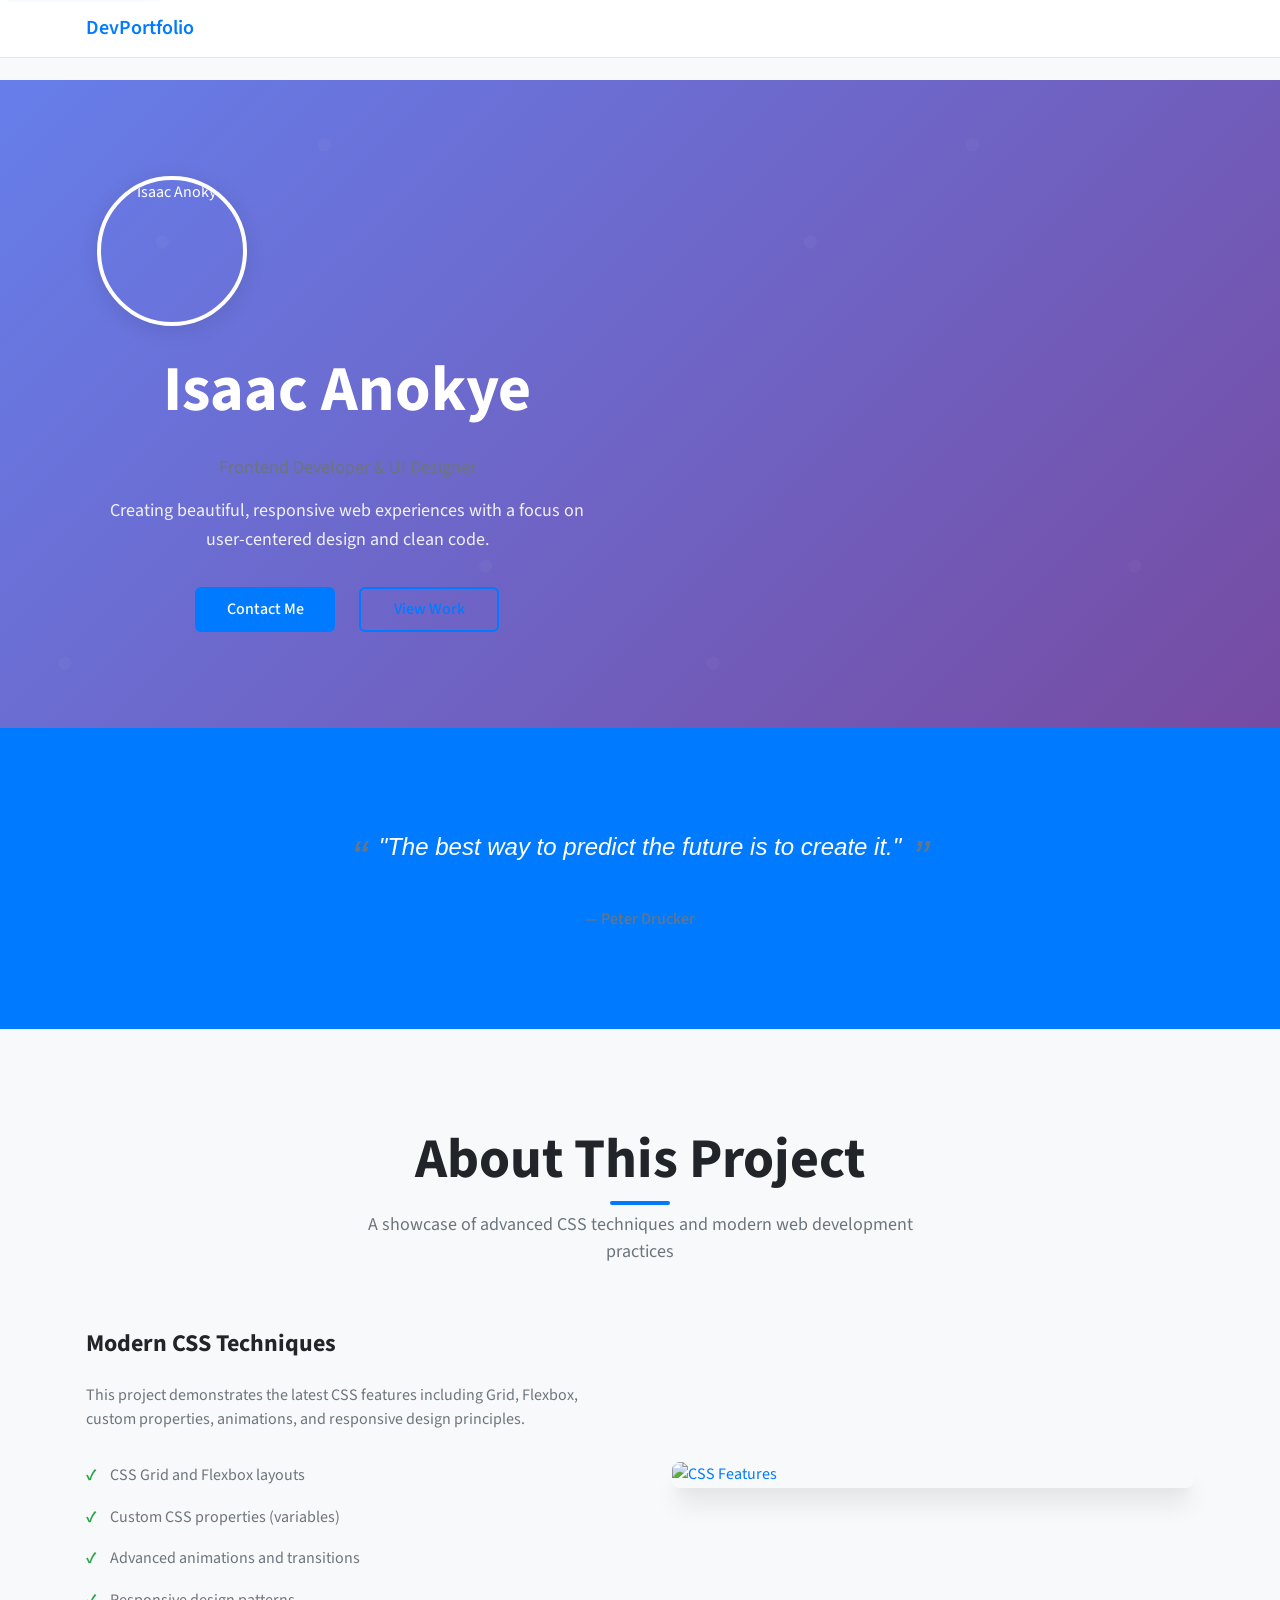
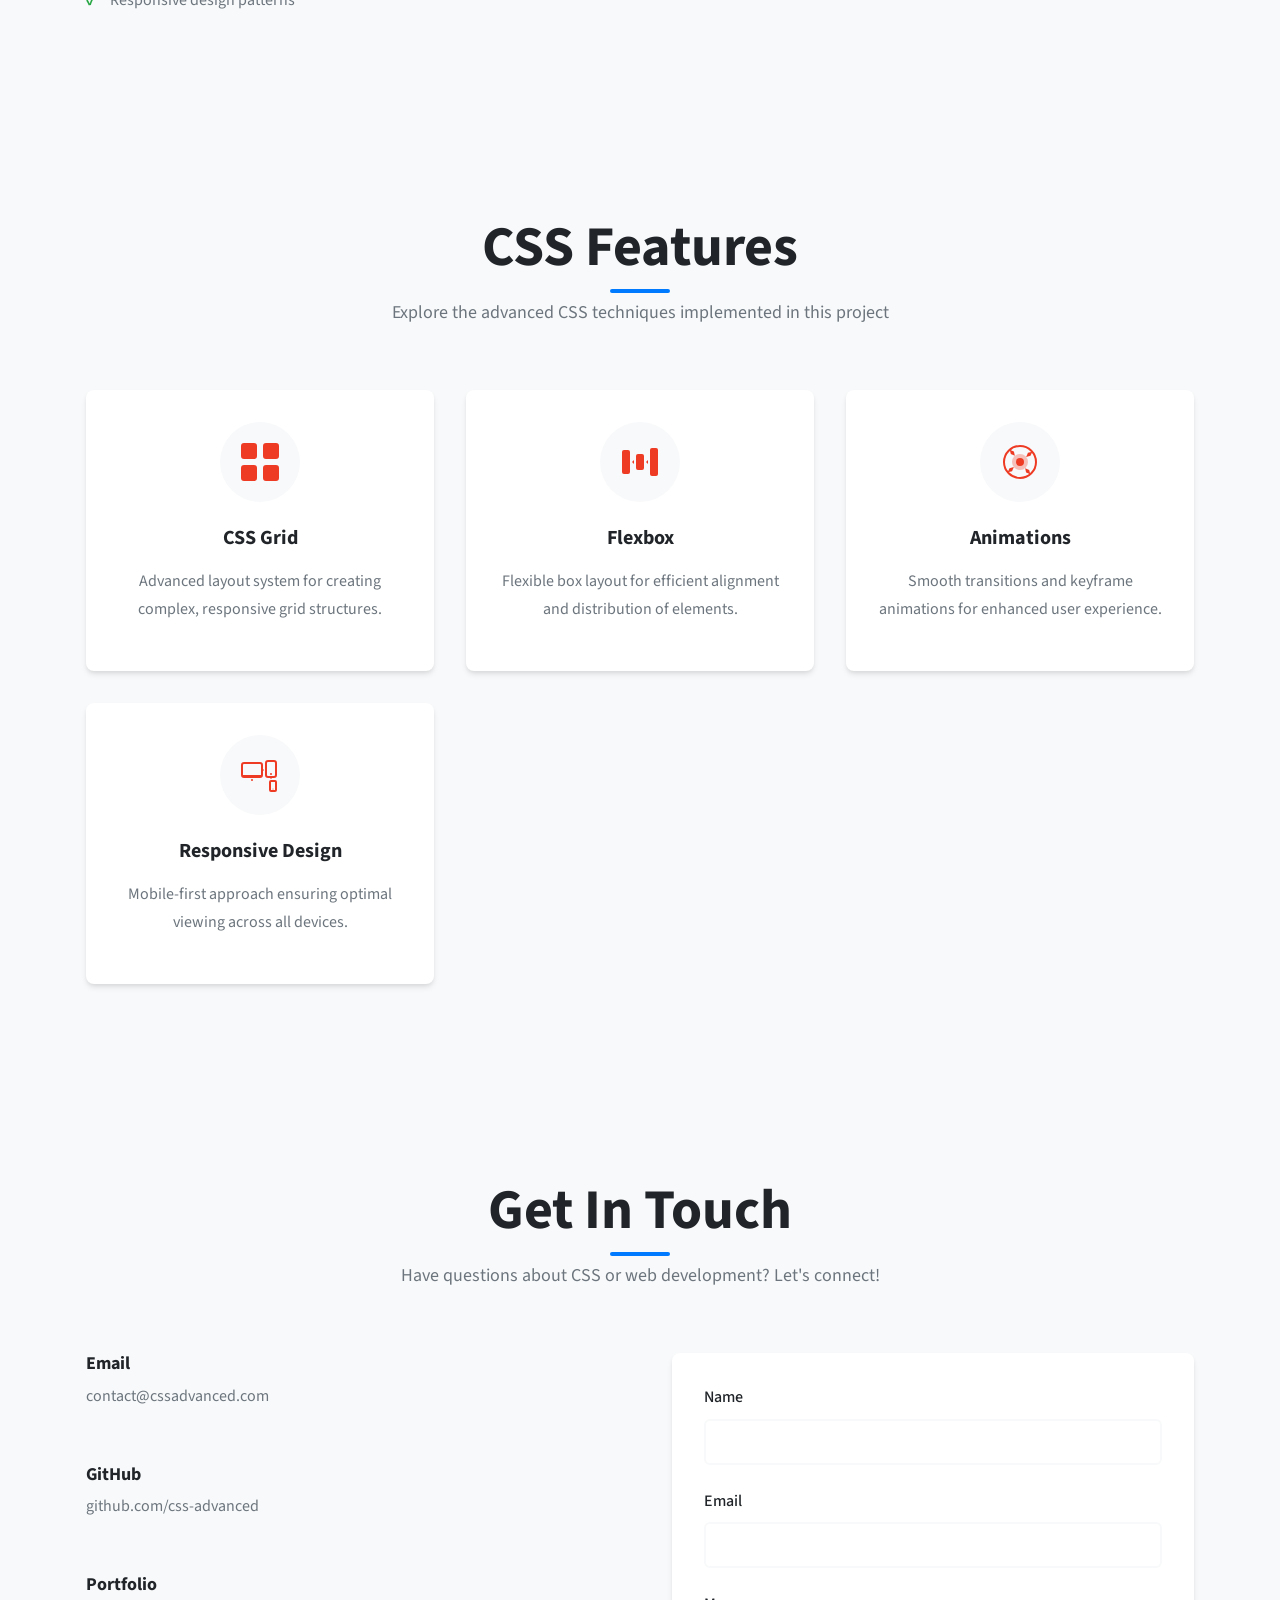
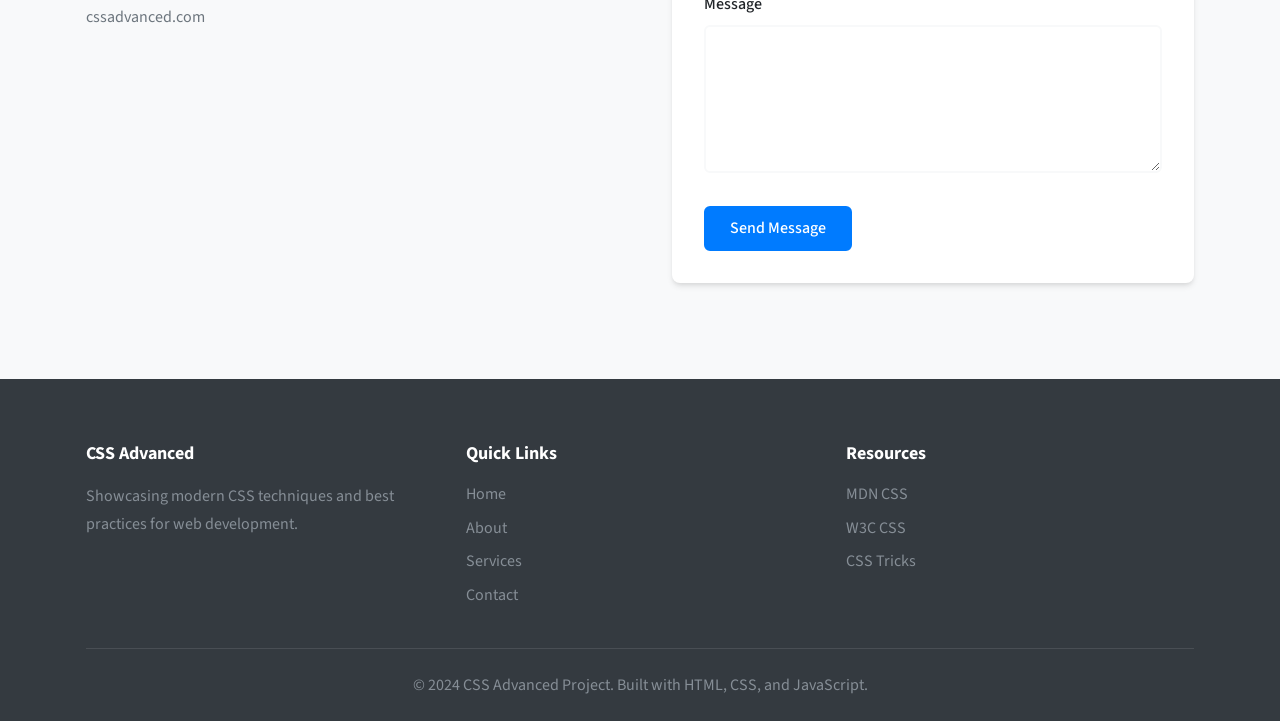
==== commit 01cd9f42: "Add quote section and centralize CSS styles with variables" ====
--- a/css_advanced/index.html
+++ b/css_advanced/index.html
@@ -61,6 +61,18 @@
             </div>
         </section>
 
+        <!-- Quote Section -->
+        <section class="quote">
+            <div class="container">
+                <div class="quote-content">
+                    <blockquote class="quote-text">
+                        "The best way to predict the future is to create it."
+                    </blockquote>
+                    <cite class="quote-author">Peter Drucker</cite>
+                </div>
+            </div>
+        </section>
+
         <!-- About Section -->
         <section id="about" class="about">
             <div class="container">
--- a/css_advanced/styles.css
+++ b/css_advanced/styles.css
@@ -1,4 +1,27 @@
 /* styles.css - Portfolio stylesheet */
+
+/* CSS Variables for centralized styling */
+:root {
+    --primary-color: #333;
+    --secondary-color: #6c757d;
+    --light-bg: #f8f9fa;
+    --white: #ffffff;
+    --font-family: 'Source Sans Pro', sans-serif;
+    --font-size-base: 16px;
+    --font-size-lg: 1.2rem;
+    --font-size-xl: 1.5rem;
+    --font-size-2xl: 2rem;
+    --font-size-3xl: 2.5rem;
+    --line-height: 1.6;
+    --border-radius: 5px;
+    --shadow: 0 4px 20px rgba(0, 0, 0, 0.1);
+    --transition: all 0.3s ease;
+    --spacing-sm: 10px;
+    --spacing-md: 20px;
+    --spacing-lg: 30px;
+    --spacing-xl: 40px;
+    --spacing-2xl: 60px;
+}
 
 /* Base Styles */
 * {
@@ -8,24 +31,29 @@
 }
 
 body {
-    font-family: 'Source Sans Pro', sans-serif;
-    font-size: 16px;
-    line-height: 1.6;
-    color: #333;
-    background-color: #f8f9fa;
-}
-
-/* Container */
+    font-family: var(--font-family);
+    font-size: var(--font-size-base);
+    line-height: var(--line-height);
+    color: var(--primary-color);
+    background-color: var(--light-bg);
+}
+
+/* Container - Centralized */
 .container {
     max-width: 1200px;
     margin: 0 auto;
-    padding: 0 20px;
+    padding: 0 var(--spacing-md);
+}
+
+/* Common Section Styles */
+section {
+    padding: var(--spacing-2xl) 0;
 }
 
 /* Header */
 .header {
-    background-color: white;
-    box-shadow: 0 2px 10px rgba(0, 0, 0, 0.1);
+    background-color: var(--white);
+    box-shadow: var(--shadow);
     position: fixed;
     top: 0;
     left: 0;
@@ -44,9 +72,9 @@
 }
 
 .nav-brand h2 {
-    font-size: 1.5rem;
+    font-size: var(--font-size-xl);
     font-weight: 600;
-    color: #333;
+    color: var(--primary-color);
     margin: 0;
 }
 
@@ -59,9 +87,9 @@
 .nav-toggle .bar {
     width: 25px;
     height: 3px;
-    background-color: #333;
+    background-color: var(--primary-color);
     margin: 3px 0;
-    transition: all 0.3s ease;
+    transition: var(--transition);
 }
 
 /* Main Content */
@@ -71,8 +99,7 @@
 
 /* Hero Section */
 .hero {
-    padding: 60px 0;
-    background-color: #f8f9fa;
+    background-color: var(--light-bg);
     text-align: center;
 }
 
@@ -82,7 +109,7 @@
 }
 
 .profile-image {
-    margin-bottom: 30px;
+    margin-bottom: var(--spacing-lg);
 }
 
 .profile-image img {
@@ -90,29 +117,29 @@
     height: 150px;
     border-radius: 50%;
     object-fit: cover;
-    border: 4px solid white;
-    box-shadow: 0 4px 20px rgba(0, 0, 0, 0.1);
+    border: 4px solid var(--white);
+    box-shadow: var(--shadow);
 }
 
 .hero-title {
-    font-size: 2.5rem;
+    font-size: var(--font-size-3xl);
     font-weight: 700;
-    color: #333;
-    margin-bottom: 10px;
+    color: var(--primary-color);
+    margin-bottom: var(--spacing-sm);
 }
 
 .hero-subtitle {
-    font-size: 1.2rem;
-    color: #6c757d;
-    margin-bottom: 20px;
+    font-size: var(--font-size-lg);
+    color: var(--secondary-color);
+    margin-bottom: var(--spacing-md);
     font-weight: 400;
 }
 
 .hero-description {
-    font-size: 1rem;
-    color: #6c757d;
-    margin-bottom: 40px;
-    line-height: 1.6;
+    font-size: var(--font-size-base);
+    color: var(--secondary-color);
+    margin-bottom: var(--spacing-xl);
+    line-height: var(--line-height);
     max-width: 500px;
     margin-left: auto;
     margin-right: auto;
@@ -125,25 +152,73 @@
     flex-wrap: wrap;
 }
 
-/* Buttons */
+/* Quote Section */
+.quote {
+    background-color: var(--primary-color);
+    color: var(--white);
+    text-align: center;
+}
+
+.quote-content {
+    max-width: 800px;
+    margin: 0 auto;
+}
+
+.quote-text {
+    font-size: var(--font-size-2xl);
+    font-style: italic;
+    font-weight: 300;
+    line-height: 1.4;
+    margin-bottom: var(--spacing-md);
+    quotes: """ """ "'" "'";
+}
+
+.quote-text::before {
+    content: open-quote;
+    font-size: 3rem;
+    color: var(--secondary-color);
+    vertical-align: -0.4em;
+    margin-right: 0.1em;
+}
+
+.quote-text::after {
+    content: close-quote;
+    font-size: 3rem;
+    color: var(--secondary-color);
+    vertical-align: -0.4em;
+    margin-left: 0.1em;
+}
+
+.quote-author {
+    font-size: var(--font-size-base);
+    color: var(--secondary-color);
+    font-style: normal;
+    font-weight: 500;
+}
+
+.quote-author::before {
+    content: "— ";
+}
+
+/* Buttons - Centralized */
 .btn {
     display: inline-block;
-    padding: 12px 30px;
-    font-size: 1rem;
+    padding: 12px var(--spacing-lg);
+    font-size: var(--font-size-base);
     font-weight: 500;
     text-align: center;
     text-decoration: none;
     border: 2px solid transparent;
-    border-radius: 5px;
+    border-radius: var(--border-radius);
     cursor: pointer;
-    transition: all 0.3s ease;
+    transition: var(--transition);
     min-width: 140px;
 }
 
 .btn-primary {
-    background-color: #333;
-    color: white;
-    border-color: #333;
+    background-color: var(--primary-color);
+    color: var(--white);
+    border-color: var(--primary-color);
 }
 
 .btn-primary:hover {
@@ -153,13 +228,52 @@
 
 .btn-secondary {
     background-color: transparent;
-    color: #333;
-    border-color: #333;
+    color: var(--primary-color);
+    border-color: var(--primary-color);
 }
 
 .btn-secondary:hover {
-    background-color: #333;
-    color: white;
+    background-color: var(--primary-color);
+    color: var(--white);
+}
+
+/* Responsive Design */
+@media (max-width: 768px) {
+    .nav-toggle {
+        display: flex;
+    }
+    
+    .hero-title {
+        font-size: var(--font-size-2xl);
+    }
+    
+    .quote-text {
+        font-size: var(--font-size-xl);
+    }
+    
+    .hero-actions {
+        flex-direction: column;
+        align-items: center;
+    }
+    
+    .btn {
+        width: 100%;
+        max-width: 300px;
+    }
+}
+
+@media (max-width: 480px) {
+    .container {
+        padding: 0 15px;
+    }
+    
+    .hero-title {
+        font-size: var(--font-size-xl);
+    }
+    
+    .quote-text {
+        font-size: var(--font-size-lg);
+    }
 }
 
 /* Section Styles */
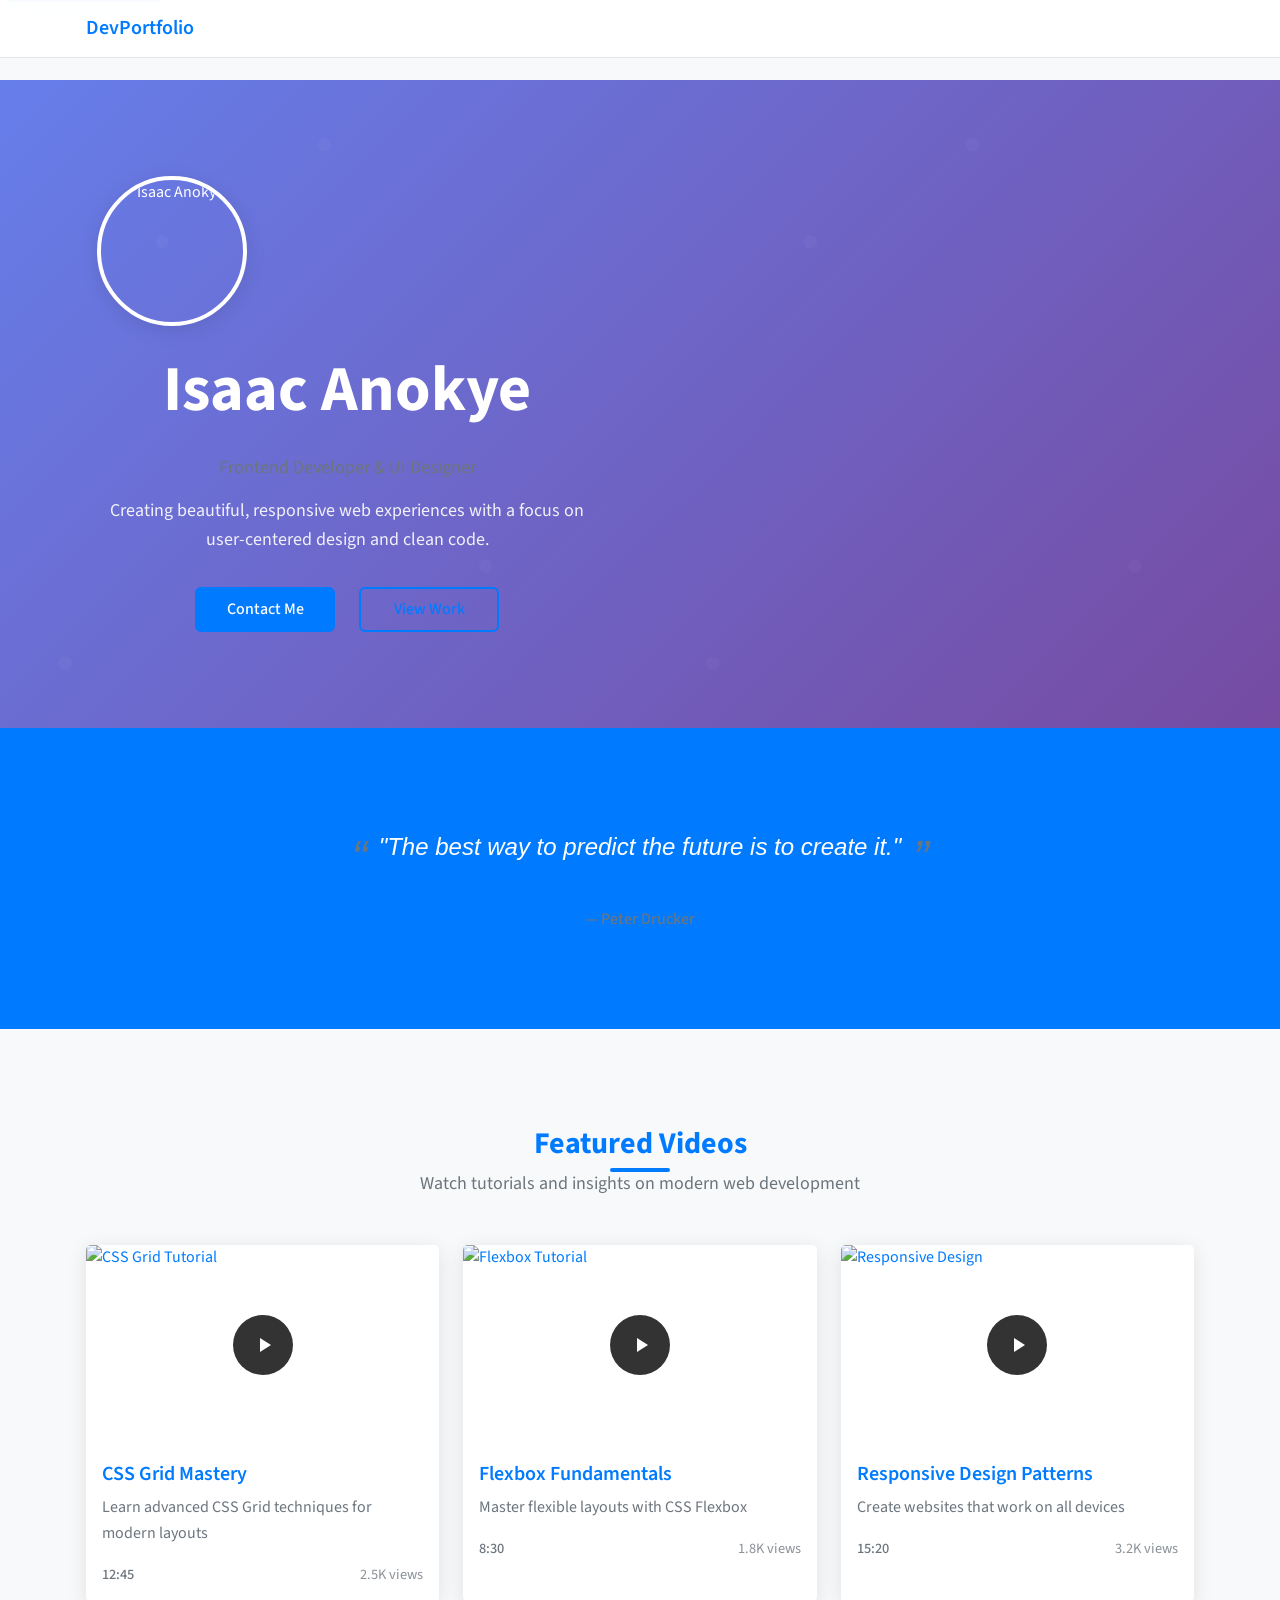
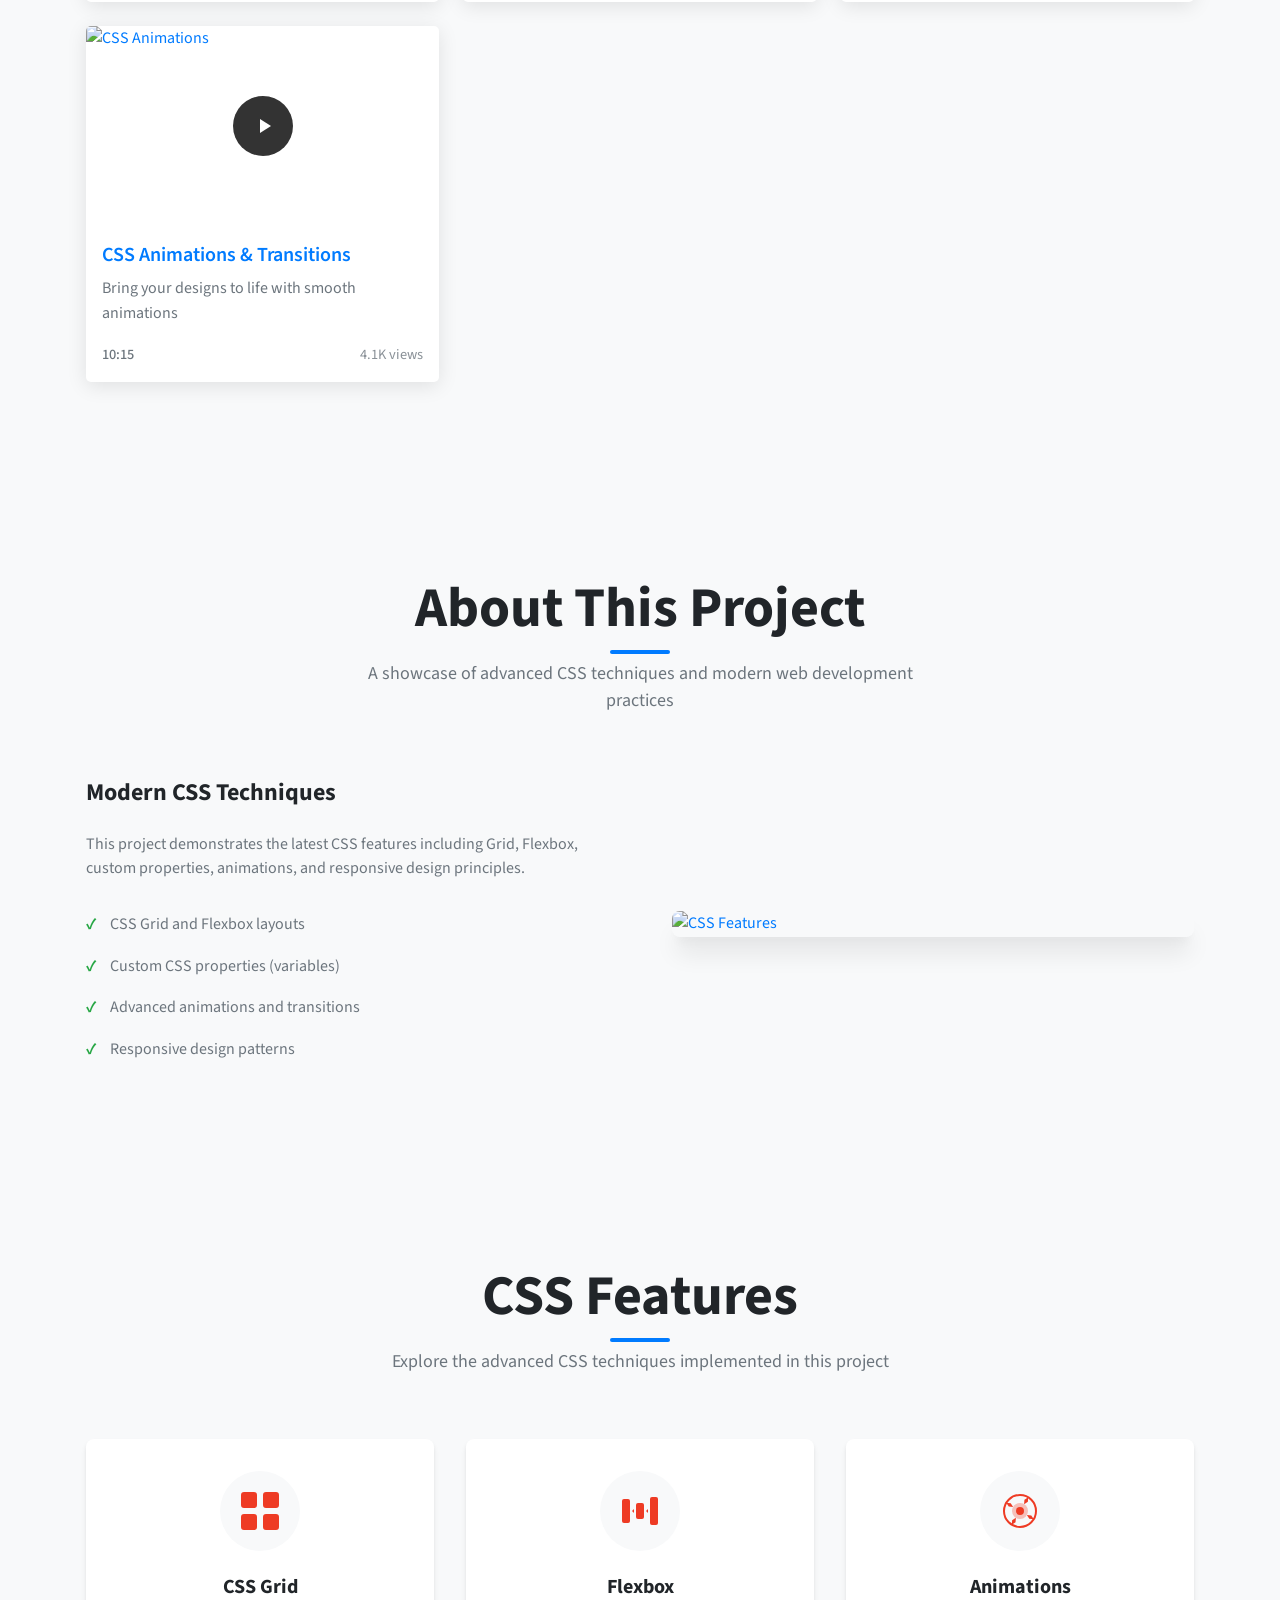
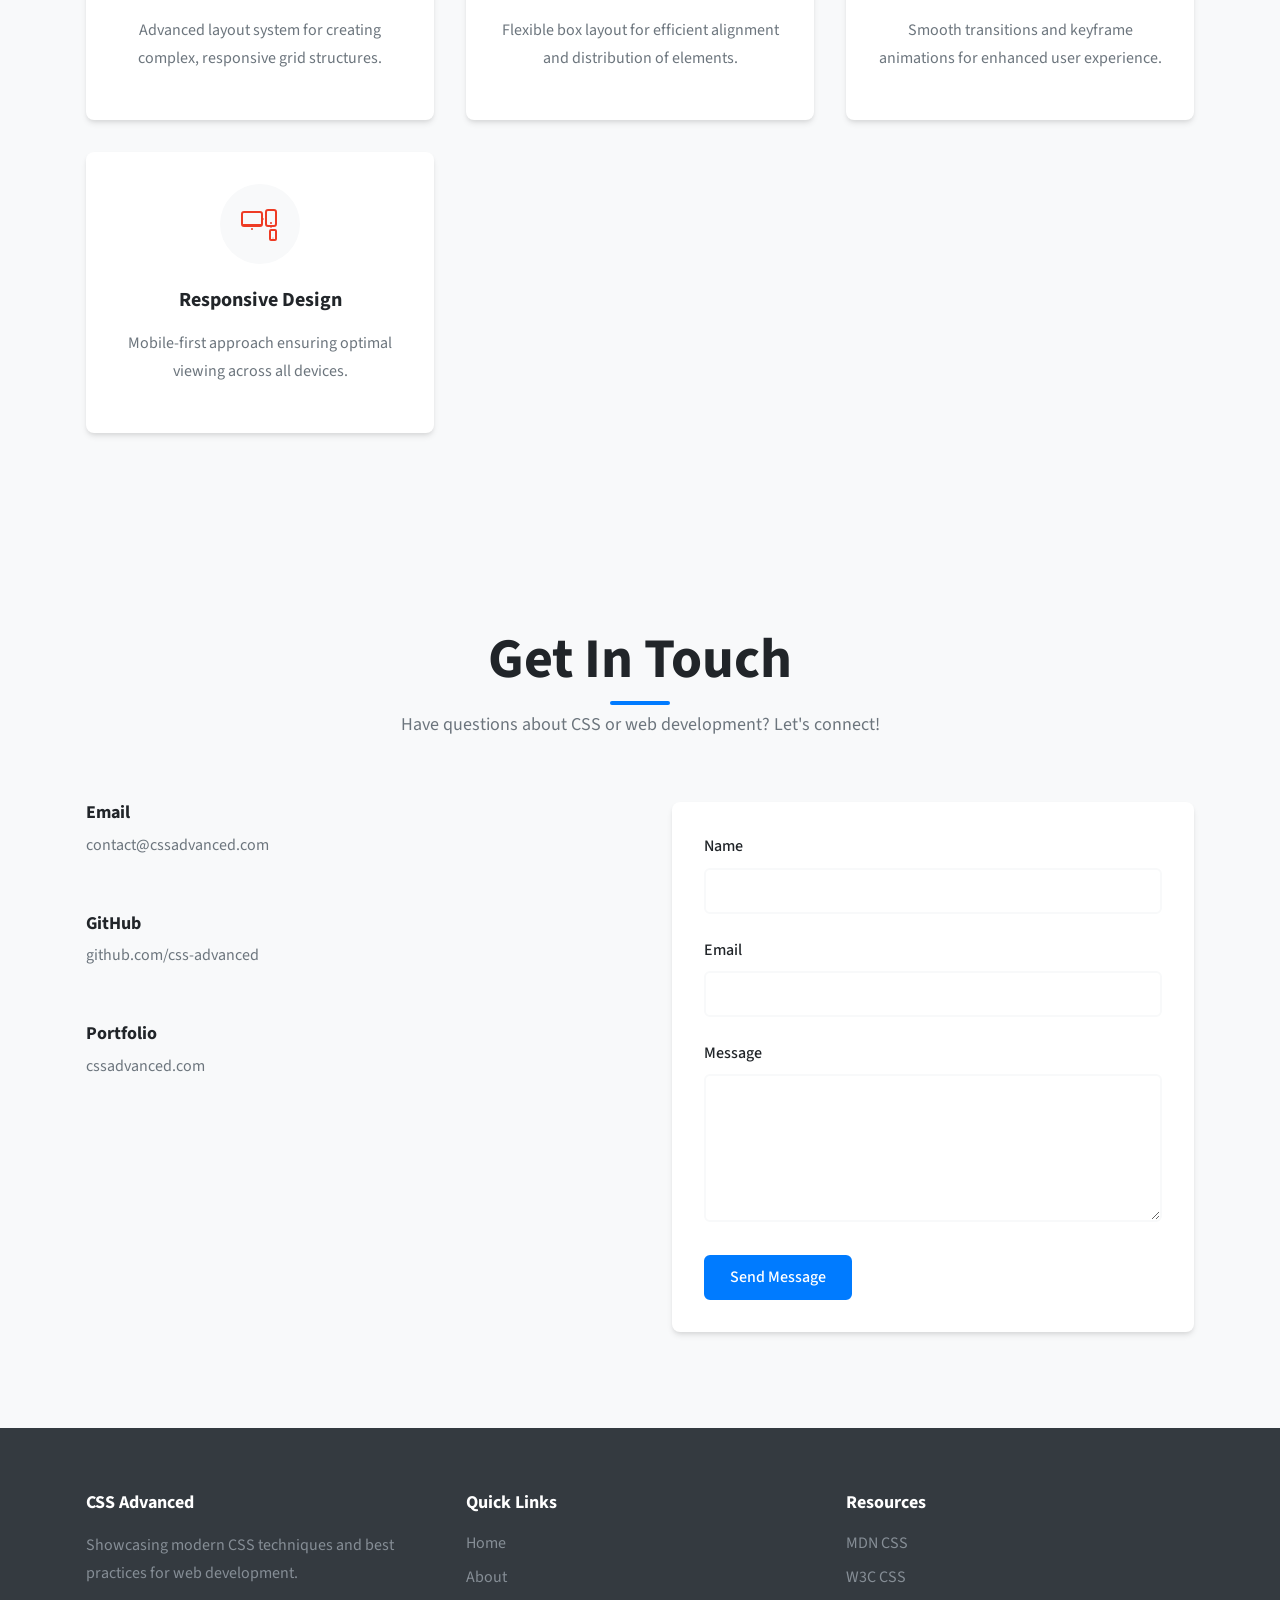
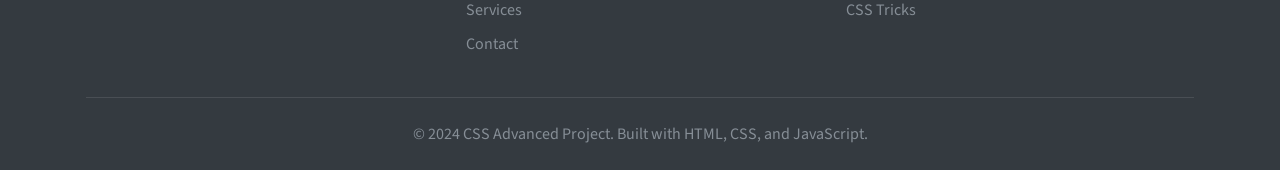
==== commit f8912f12: "Add videos list section with responsive grid layout and hover effects" ====
--- a/css_advanced/index.html
+++ b/css_advanced/index.html
@@ -73,6 +73,92 @@
             </div>
         </section>
 
+        <!-- Videos List Section -->
+        <section id="videos" class="videos">
+            <div class="container">
+                <div class="section-header">
+                    <h2 class="section-title">Featured Videos</h2>
+                    <p class="section-subtitle">
+                        Watch tutorials and insights on modern web development
+                    </p>
+                </div>
+                <div class="videos-grid">
+                    <div class="video-card">
+                        <div class="video-thumbnail">
+                            <img src="images/hero-image.png" alt="CSS Grid Tutorial">
+                            <div class="play-button">
+                                <svg width="24" height="24" viewBox="0 0 24 24" fill="none">
+                                    <path d="M8 5V19L19 12L8 5Z" fill="currentColor"/>
+                                </svg>
+                            </div>
+                        </div>
+                        <div class="video-info">
+                            <h3 class="video-title">CSS Grid Mastery</h3>
+                            <p class="video-description">Learn advanced CSS Grid techniques for modern layouts</p>
+                            <div class="video-meta">
+                                <span class="video-duration">12:45</span>
+                                <span class="video-views">2.5K views</span>
+                            </div>
+                        </div>
+                    </div>
+                    <div class="video-card">
+                        <div class="video-thumbnail">
+                            <img src="images/about-image.png" alt="Flexbox Tutorial">
+                            <div class="play-button">
+                                <svg width="24" height="24" viewBox="0 0 24 24" fill="none">
+                                    <path d="M8 5V19L19 12L8 5Z" fill="currentColor"/>
+                                </svg>
+                            </div>
+                        </div>
+                        <div class="video-info">
+                            <h3 class="video-title">Flexbox Fundamentals</h3>
+                            <p class="video-description">Master flexible layouts with CSS Flexbox</p>
+                            <div class="video-meta">
+                                <span class="video-duration">8:30</span>
+                                <span class="video-views">1.8K views</span>
+                            </div>
+                        </div>
+                    </div>
+                    <div class="video-card">
+                        <div class="video-thumbnail">
+                            <img src="images/hero-image.png" alt="Responsive Design">
+                            <div class="play-button">
+                                <svg width="24" height="24" viewBox="0 0 24 24" fill="none">
+                                    <path d="M8 5V19L19 12L8 5Z" fill="currentColor"/>
+                                </svg>
+                            </div>
+                        </div>
+                        <div class="video-info">
+                            <h3 class="video-title">Responsive Design Patterns</h3>
+                            <p class="video-description">Create websites that work on all devices</p>
+                            <div class="video-meta">
+                                <span class="video-duration">15:20</span>
+                                <span class="video-views">3.2K views</span>
+                            </div>
+                        </div>
+                    </div>
+                    <div class="video-card">
+                        <div class="video-thumbnail">
+                            <img src="images/about-image.png" alt="CSS Animations">
+                            <div class="play-button">
+                                <svg width="24" height="24" viewBox="0 0 24 24" fill="none">
+                                    <path d="M8 5V19L19 12L8 5Z" fill="currentColor"/>
+                                </svg>
+                            </div>
+                        </div>
+                        <div class="video-info">
+                            <h3 class="video-title">CSS Animations & Transitions</h3>
+                            <p class="video-description">Bring your designs to life with smooth animations</p>
+                            <div class="video-meta">
+                                <span class="video-duration">10:15</span>
+                                <span class="video-views">4.1K views</span>
+                            </div>
+                        </div>
+                    </div>
+                </div>
+            </div>
+        </section>
+
         <!-- About Section -->
         <section id="about" class="about">
             <div class="container">
--- a/css_advanced/styles.css
+++ b/css_advanced/styles.css
@@ -200,6 +200,128 @@
     content: "— ";
 }
 
+/* Videos Section */
+.videos {
+    background-color: var(--light-bg);
+}
+
+.videos .section-header {
+    text-align: center;
+    margin-bottom: var(--spacing-2xl);
+}
+
+.videos .section-title {
+    font-size: var(--font-size-3xl);
+    font-weight: 700;
+    color: var(--primary-color);
+    margin-bottom: var(--spacing-sm);
+}
+
+.videos .section-subtitle {
+    font-size: var(--font-size-lg);
+    color: var(--secondary-color);
+    max-width: 600px;
+    margin: 0 auto;
+}
+
+.videos-grid {
+    display: grid;
+    grid-template-columns: repeat(auto-fit, minmax(300px, 1fr));
+    gap: var(--spacing-lg);
+}
+
+.video-card {
+    background-color: var(--white);
+    border-radius: var(--border-radius);
+    box-shadow: var(--shadow);
+    overflow: hidden;
+    transition: var(--transition);
+    cursor: pointer;
+}
+
+.video-card:hover {
+    transform: translateY(-5px);
+    box-shadow: 0 8px 30px rgba(0, 0, 0, 0.15);
+}
+
+.video-thumbnail {
+    position: relative;
+    width: 100%;
+    height: 200px;
+    overflow: hidden;
+}
+
+.video-thumbnail img {
+    width: 100%;
+    height: 100%;
+    object-fit: cover;
+    transition: var(--transition);
+}
+
+.video-card:hover .video-thumbnail img {
+    transform: scale(1.05);
+}
+
+.play-button {
+    position: absolute;
+    top: 50%;
+    left: 50%;
+    transform: translate(-50%, -50%);
+    width: 60px;
+    height: 60px;
+    background-color: rgba(0, 0, 0, 0.8);
+    border-radius: 50%;
+    display: flex;
+    align-items: center;
+    justify-content: center;
+    color: var(--white);
+    transition: var(--transition);
+}
+
+.video-card:hover .play-button {
+    background-color: var(--primary-color);
+    transform: translate(-50%, -50%) scale(1.1);
+}
+
+.play-button svg {
+    margin-left: 2px; /* Slight offset for visual centering */
+}
+
+.video-info {
+    padding: var(--spacing-md);
+}
+
+.video-title {
+    font-size: var(--font-size-xl);
+    font-weight: 600;
+    color: var(--primary-color);
+    margin-bottom: var(--spacing-sm);
+    line-height: 1.3;
+}
+
+.video-description {
+    font-size: var(--font-size-base);
+    color: var(--secondary-color);
+    margin-bottom: var(--spacing-md);
+    line-height: var(--line-height);
+}
+
+.video-meta {
+    display: flex;
+    justify-content: space-between;
+    align-items: center;
+    font-size: 0.9rem;
+    color: var(--secondary-color);
+}
+
+.video-duration {
+    font-weight: 500;
+}
+
+.video-views {
+    opacity: 0.8;
+}
+
 /* Buttons - Centralized */
 .btn {
     display: inline-block;
@@ -260,6 +382,15 @@
         width: 100%;
         max-width: 300px;
     }
+    
+    .videos-grid {
+        grid-template-columns: 1fr;
+        gap: var(--spacing-md);
+    }
+    
+    .video-thumbnail {
+        height: 180px;
+    }
 }
 
 @media (max-width: 480px) {
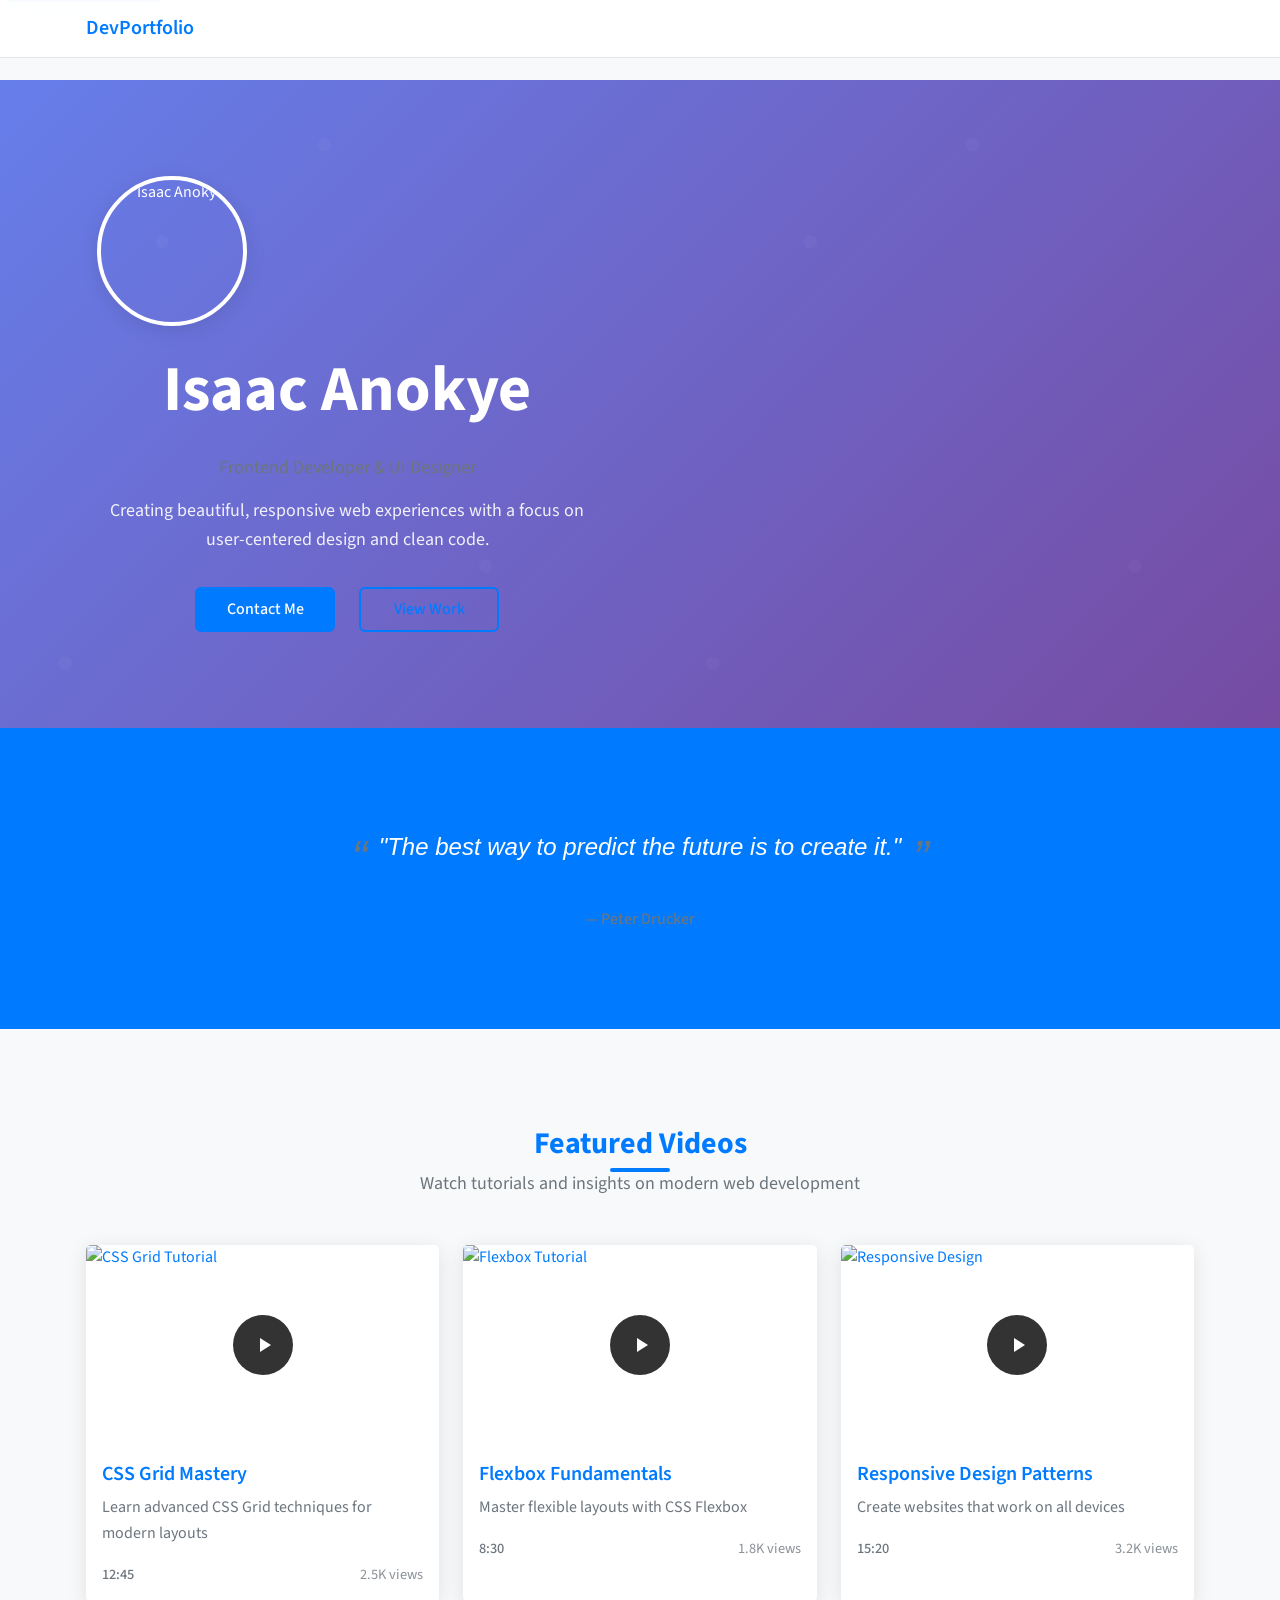
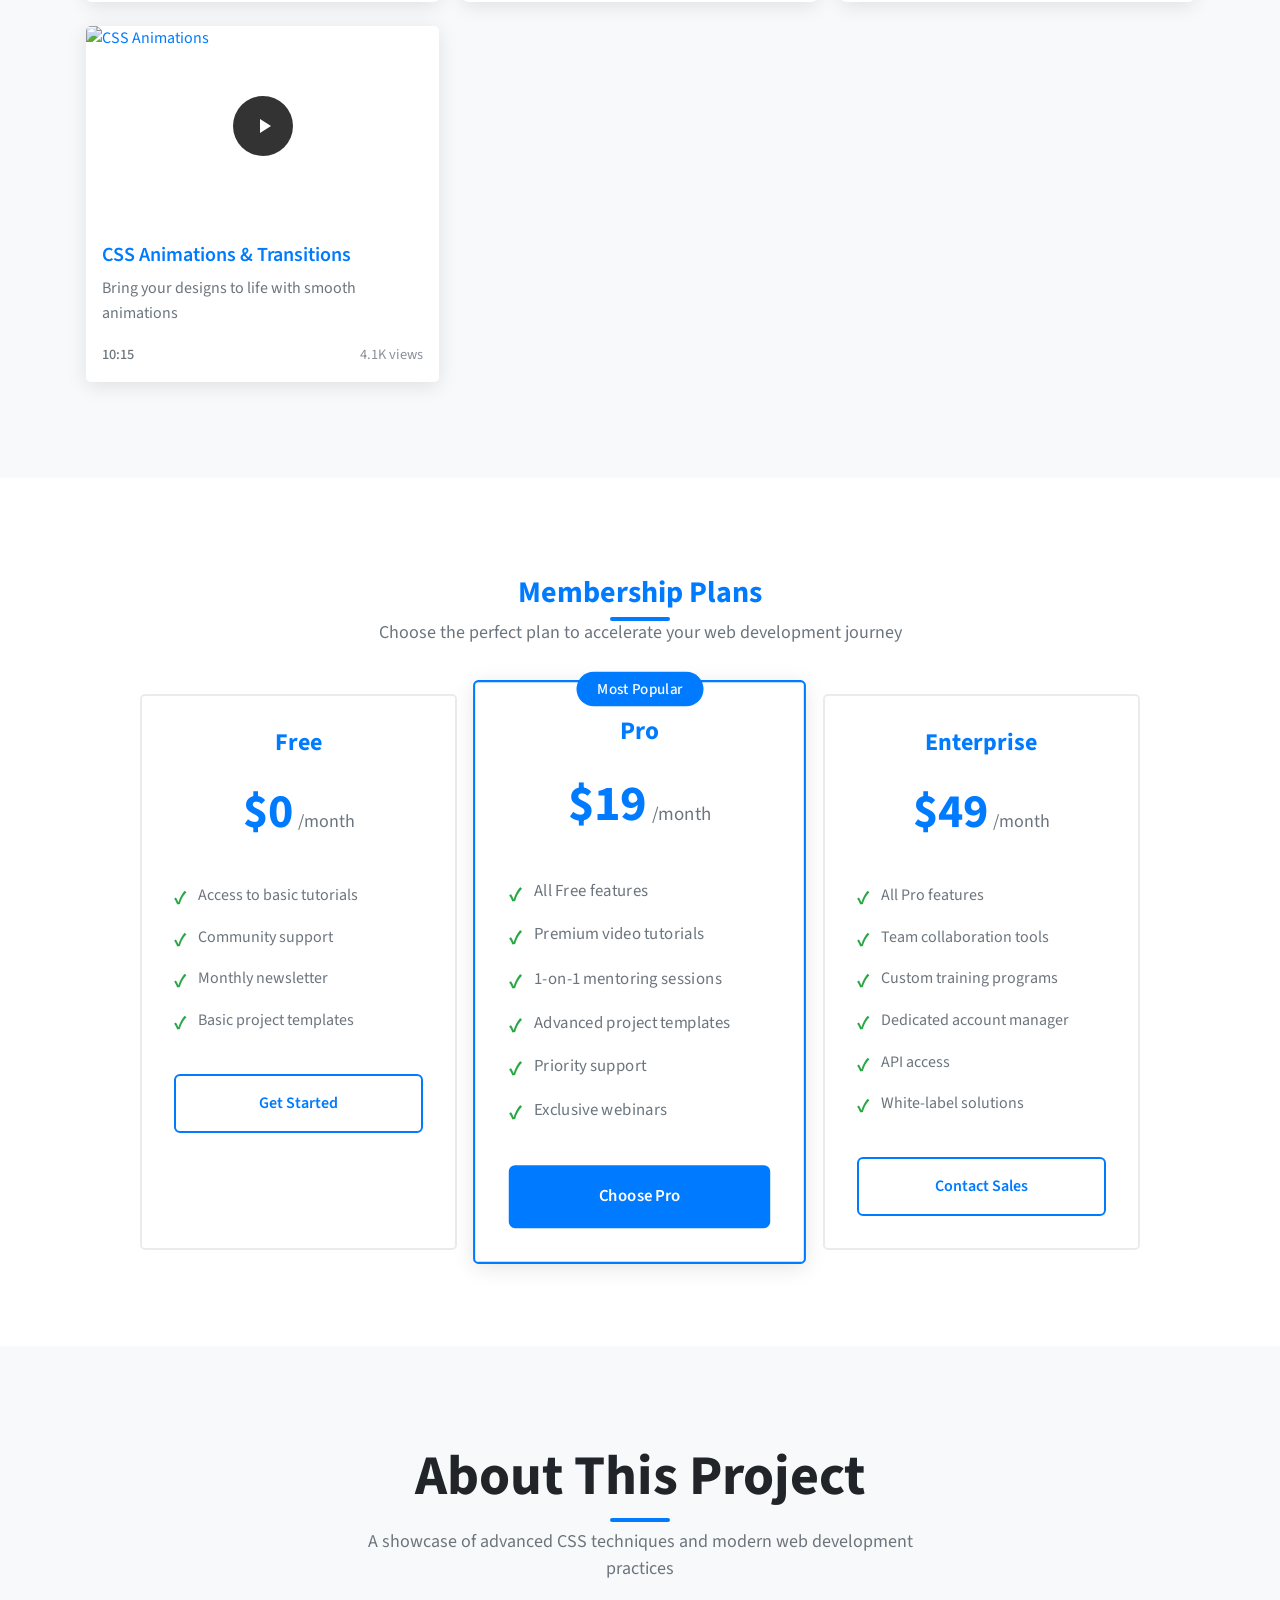
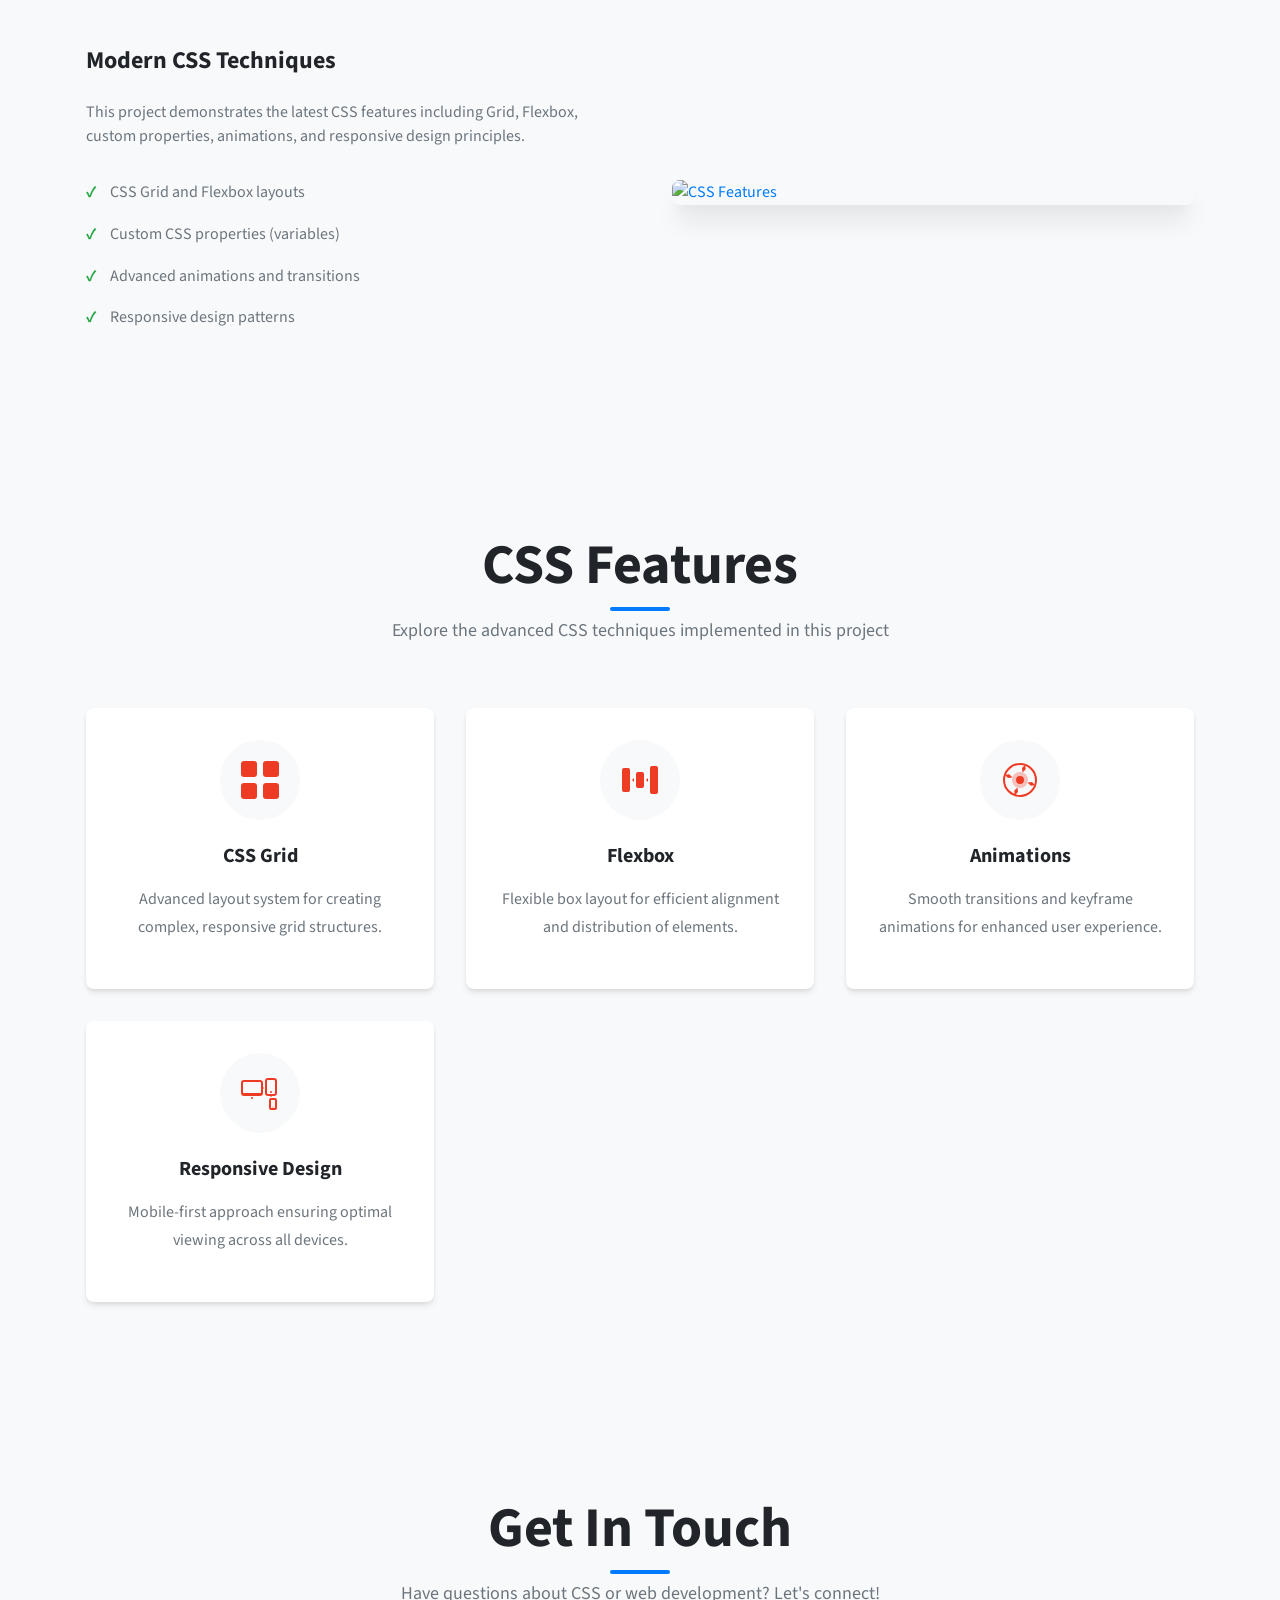
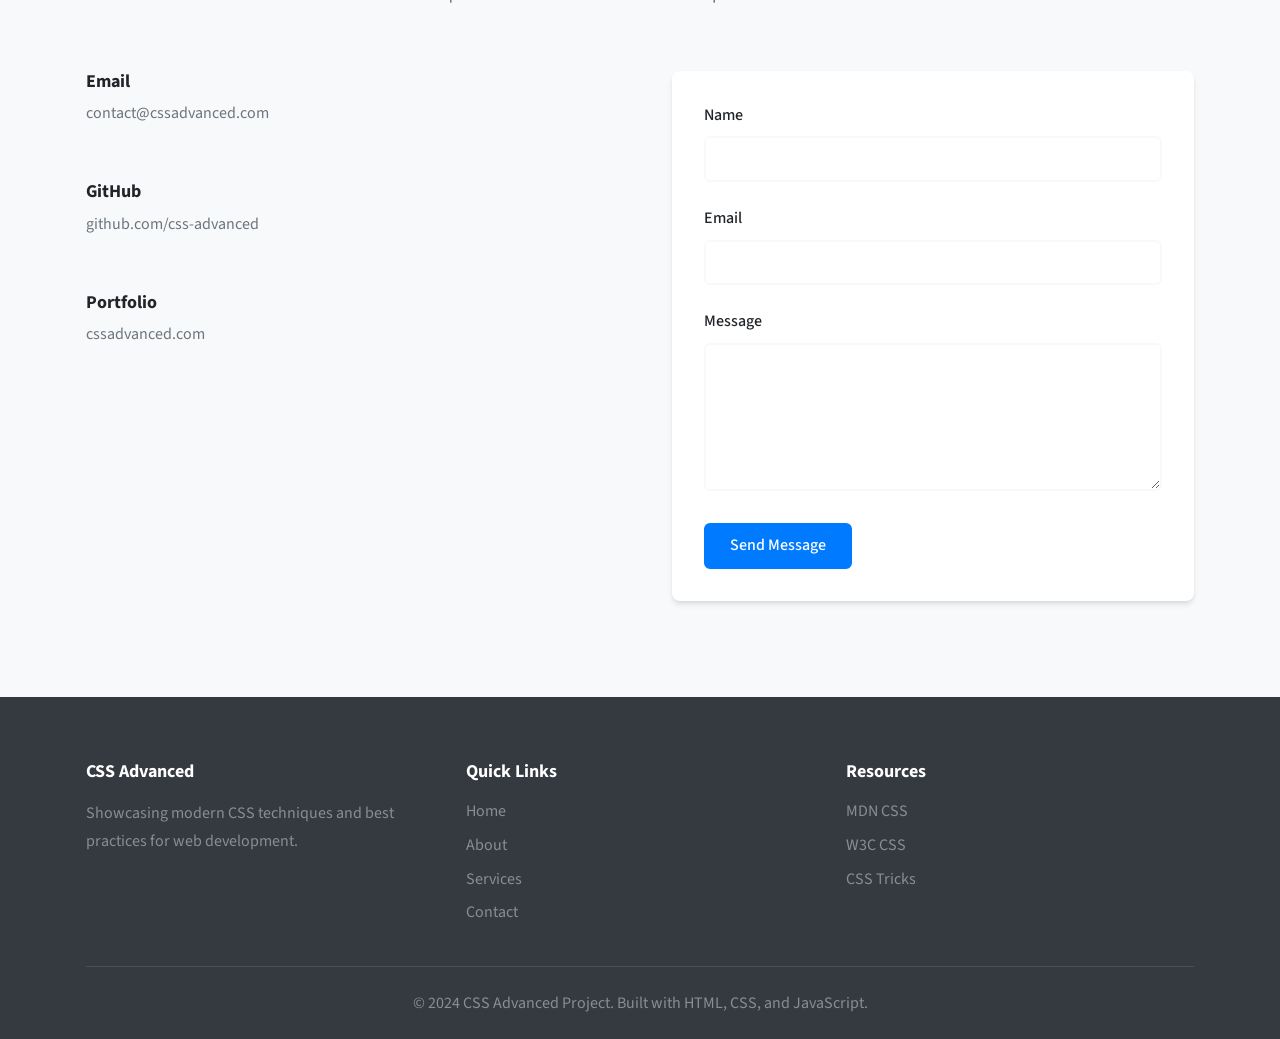
==== commit 82d93e49: "Add membership section with pricing cards and responsive design" ====
--- a/css_advanced/index.html
+++ b/css_advanced/index.html
@@ -159,6 +159,85 @@
             </div>
         </section>
 
+        <!-- Membership Section -->
+        <section id="membership" class="membership">
+            <div class="container">
+                <div class="section-header">
+                    <h2 class="section-title">Membership Plans</h2>
+                    <p class="section-subtitle">
+                        Choose the perfect plan to accelerate your web development journey
+                    </p>
+                </div>
+                <div class="membership-grid">
+                    <div class="membership-card">
+                        <div class="membership-header">
+                            <h3 class="membership-title">Free</h3>
+                            <div class="membership-price">
+                                <span class="price">$0</span>
+                                <span class="period">/month</span>
+                            </div>
+                        </div>
+                        <div class="membership-features">
+                            <ul>
+                                <li>Access to basic tutorials</li>
+                                <li>Community support</li>
+                                <li>Monthly newsletter</li>
+                                <li>Basic project templates</li>
+                            </ul>
+                        </div>
+                        <div class="membership-action">
+                            <a href="#" class="btn btn-secondary">Get Started</a>
+                        </div>
+                    </div>
+                    <div class="membership-card featured">
+                        <div class="membership-badge">Most Popular</div>
+                        <div class="membership-header">
+                            <h3 class="membership-title">Pro</h3>
+                            <div class="membership-price">
+                                <span class="price">$19</span>
+                                <span class="period">/month</span>
+                            </div>
+                        </div>
+                        <div class="membership-features">
+                            <ul>
+                                <li>All Free features</li>
+                                <li>Premium video tutorials</li>
+                                <li>1-on-1 mentoring sessions</li>
+                                <li>Advanced project templates</li>
+                                <li>Priority support</li>
+                                <li>Exclusive webinars</li>
+                            </ul>
+                        </div>
+                        <div class="membership-action">
+                            <a href="#" class="btn btn-primary">Choose Pro</a>
+                        </div>
+                    </div>
+                    <div class="membership-card">
+                        <div class="membership-header">
+                            <h3 class="membership-title">Enterprise</h3>
+                            <div class="membership-price">
+                                <span class="price">$49</span>
+                                <span class="period">/month</span>
+                            </div>
+                        </div>
+                        <div class="membership-features">
+                            <ul>
+                                <li>All Pro features</li>
+                                <li>Team collaboration tools</li>
+                                <li>Custom training programs</li>
+                                <li>Dedicated account manager</li>
+                                <li>API access</li>
+                                <li>White-label solutions</li>
+                            </ul>
+                        </div>
+                        <div class="membership-action">
+                            <a href="#" class="btn btn-secondary">Contact Sales</a>
+                        </div>
+                    </div>
+                </div>
+            </div>
+        </section>
+
         <!-- About Section -->
         <section id="about" class="about">
             <div class="container">
--- a/css_advanced/styles.css
+++ b/css_advanced/styles.css
@@ -322,6 +322,142 @@
     opacity: 0.8;
 }
 
+/* Membership Section */
+.membership {
+    background-color: var(--white);
+}
+
+.membership .section-header {
+    text-align: center;
+    margin-bottom: var(--spacing-2xl);
+}
+
+.membership .section-title {
+    font-size: var(--font-size-3xl);
+    font-weight: 700;
+    color: var(--primary-color);
+    margin-bottom: var(--spacing-sm);
+}
+
+.membership .section-subtitle {
+    font-size: var(--font-size-lg);
+    color: var(--secondary-color);
+    max-width: 600px;
+    margin: 0 auto;
+}
+
+.membership-grid {
+    display: grid;
+    grid-template-columns: repeat(auto-fit, minmax(300px, 1fr));
+    gap: var(--spacing-lg);
+    max-width: 1000px;
+    margin: 0 auto;
+}
+
+.membership-card {
+    background-color: var(--white);
+    border: 2px solid #e9ecef;
+    border-radius: var(--border-radius);
+    padding: var(--spacing-xl);
+    text-align: center;
+    position: relative;
+    transition: var(--transition);
+}
+
+.membership-card:hover {
+    transform: translateY(-5px);
+    box-shadow: var(--shadow);
+    border-color: var(--primary-color);
+}
+
+.membership-card.featured {
+    border-color: var(--primary-color);
+    box-shadow: var(--shadow);
+    transform: scale(1.05);
+}
+
+.membership-card.featured:hover {
+    transform: scale(1.05) translateY(-5px);
+}
+
+.membership-badge {
+    position: absolute;
+    top: -10px;
+    left: 50%;
+    transform: translateX(-50%);
+    background-color: var(--primary-color);
+    color: var(--white);
+    padding: 5px 20px;
+    border-radius: 20px;
+    font-size: 0.9rem;
+    font-weight: 500;
+}
+
+.membership-header {
+    margin-bottom: var(--spacing-lg);
+}
+
+.membership-title {
+    font-size: var(--font-size-2xl);
+    font-weight: 700;
+    color: var(--primary-color);
+    margin-bottom: var(--spacing-md);
+}
+
+.membership-price {
+    display: flex;
+    align-items: baseline;
+    justify-content: center;
+    gap: 5px;
+}
+
+.membership-price .price {
+    font-size: 3rem;
+    font-weight: 700;
+    color: var(--primary-color);
+}
+
+.membership-price .period {
+    font-size: var(--font-size-lg);
+    color: var(--secondary-color);
+}
+
+.membership-features {
+    margin-bottom: var(--spacing-xl);
+}
+
+.membership-features ul {
+    list-style: none;
+    padding: 0;
+    text-align: left;
+}
+
+.membership-features li {
+    padding: var(--spacing-sm) 0;
+    position: relative;
+    padding-left: var(--spacing-lg);
+    color: var(--secondary-color);
+}
+
+.membership-features li::before {
+    content: "✓";
+    position: absolute;
+    left: 0;
+    color: #28a745;
+    font-weight: bold;
+    font-size: 1.2rem;
+}
+
+.membership-action {
+    margin-top: auto;
+}
+
+.membership-card .btn {
+    width: 100%;
+    padding: 15px var(--spacing-lg);
+    font-weight: 600;
+}
+
 /* Buttons - Centralized */
 .btn {
     display: inline-block;
@@ -391,6 +527,19 @@
     .video-thumbnail {
         height: 180px;
     }
+    
+    .membership-grid {
+        grid-template-columns: 1fr;
+        gap: var(--spacing-md);
+    }
+    
+    .membership-card.featured {
+        transform: none;
+    }
+    
+    .membership-card.featured:hover {
+        transform: translateY(-5px);
+    }
 }
 
 @media (max-width: 480px) {
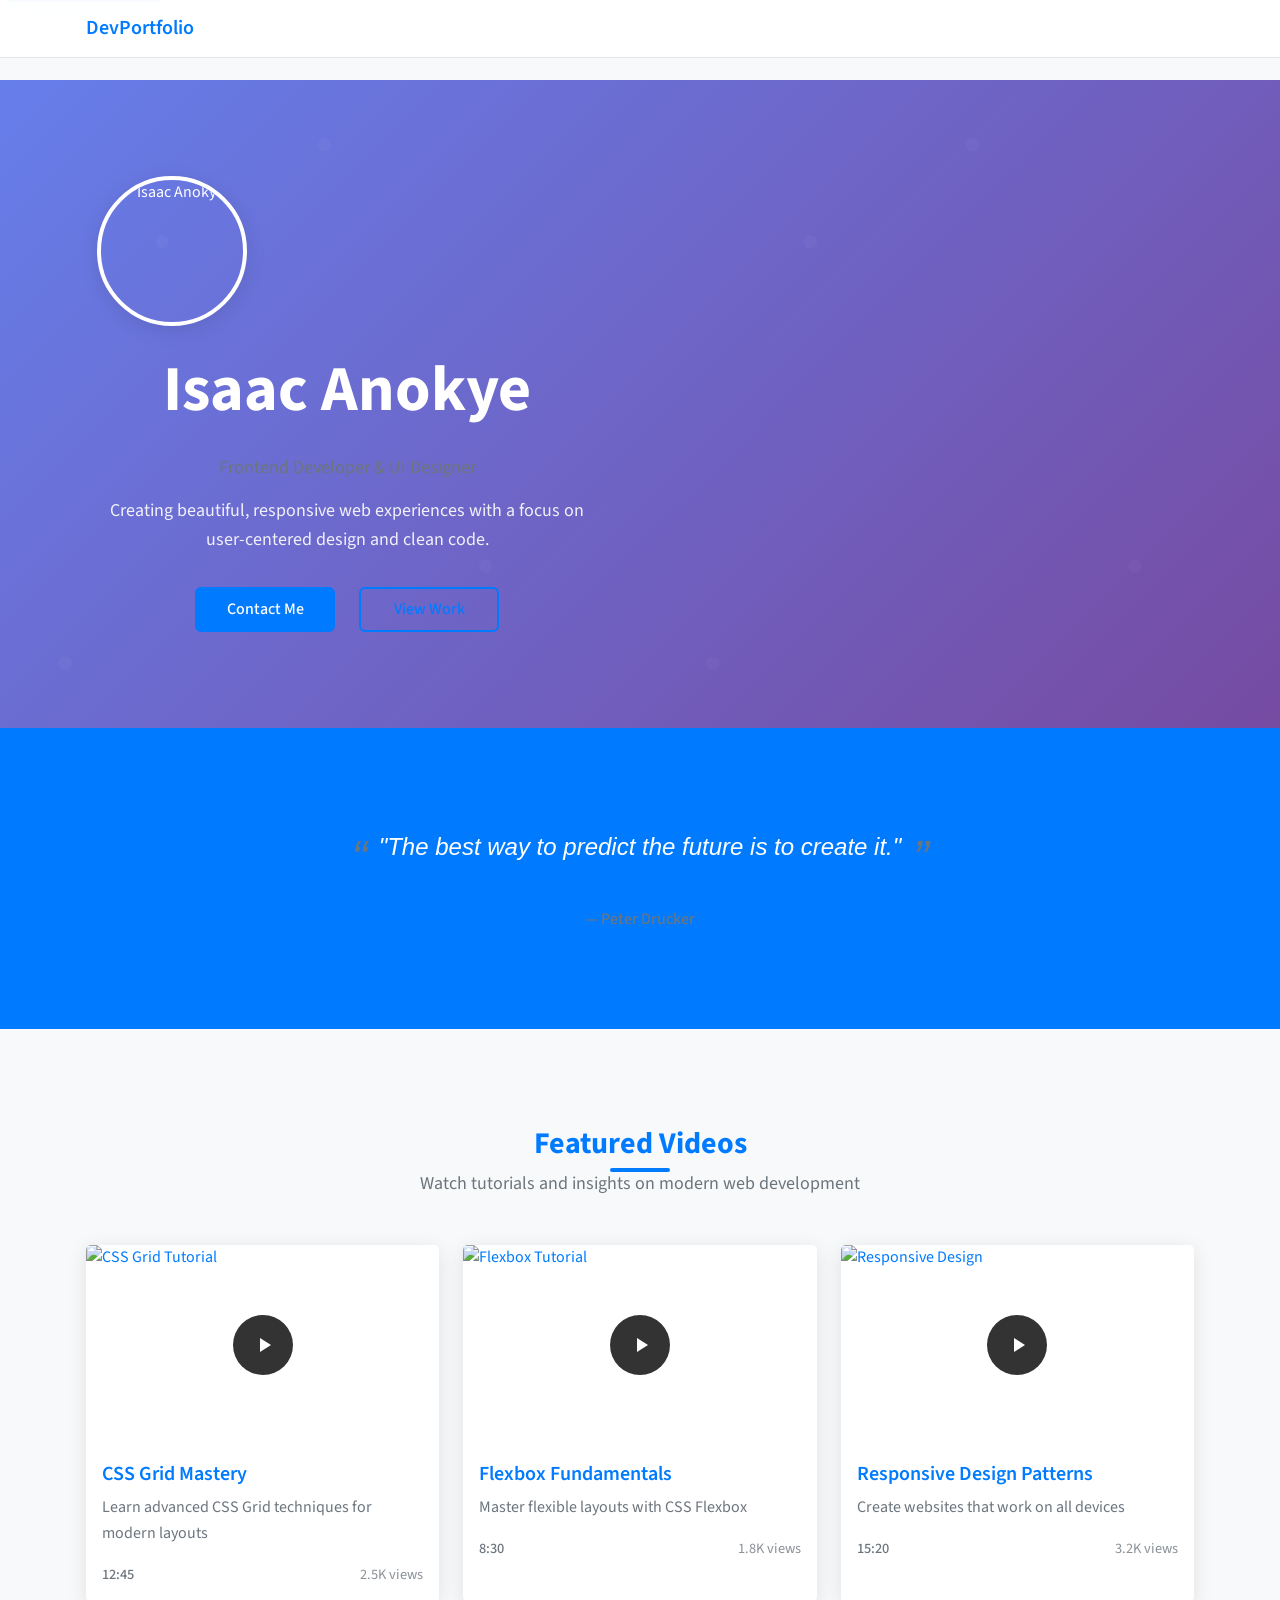
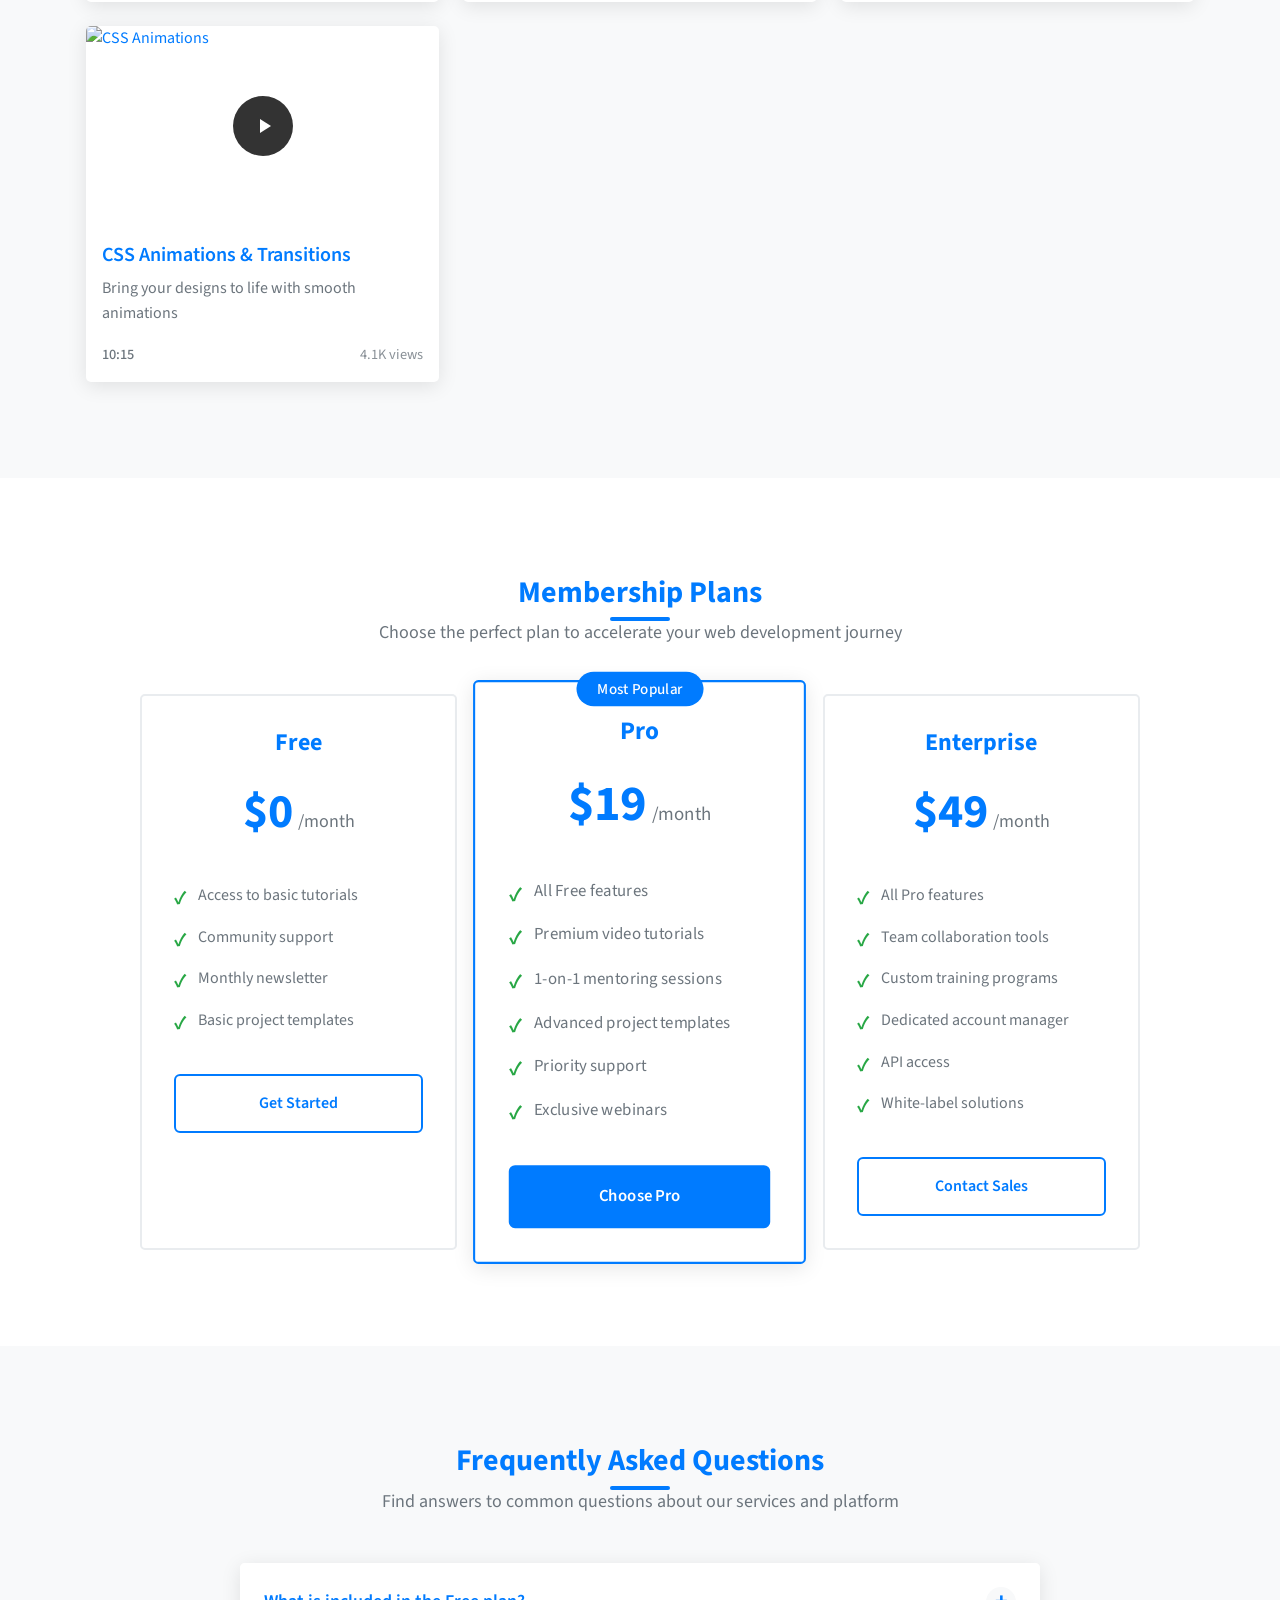
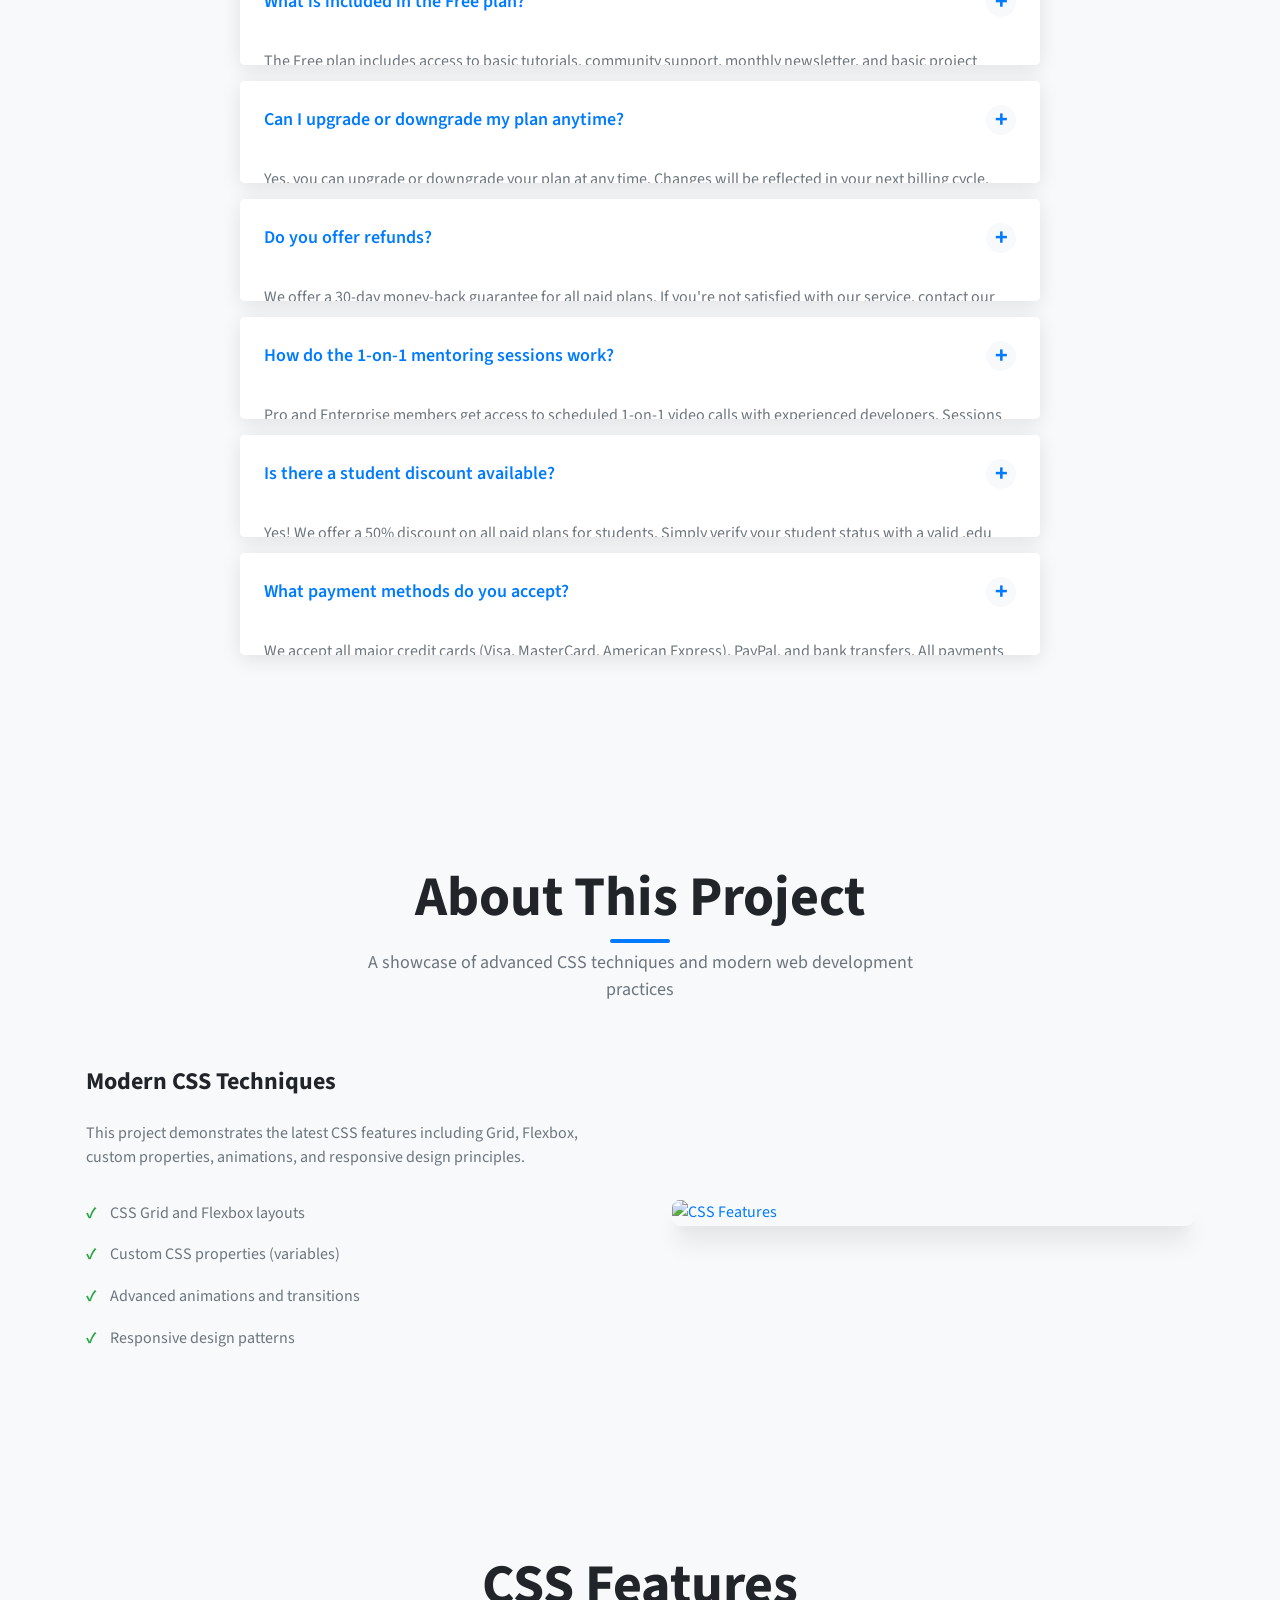
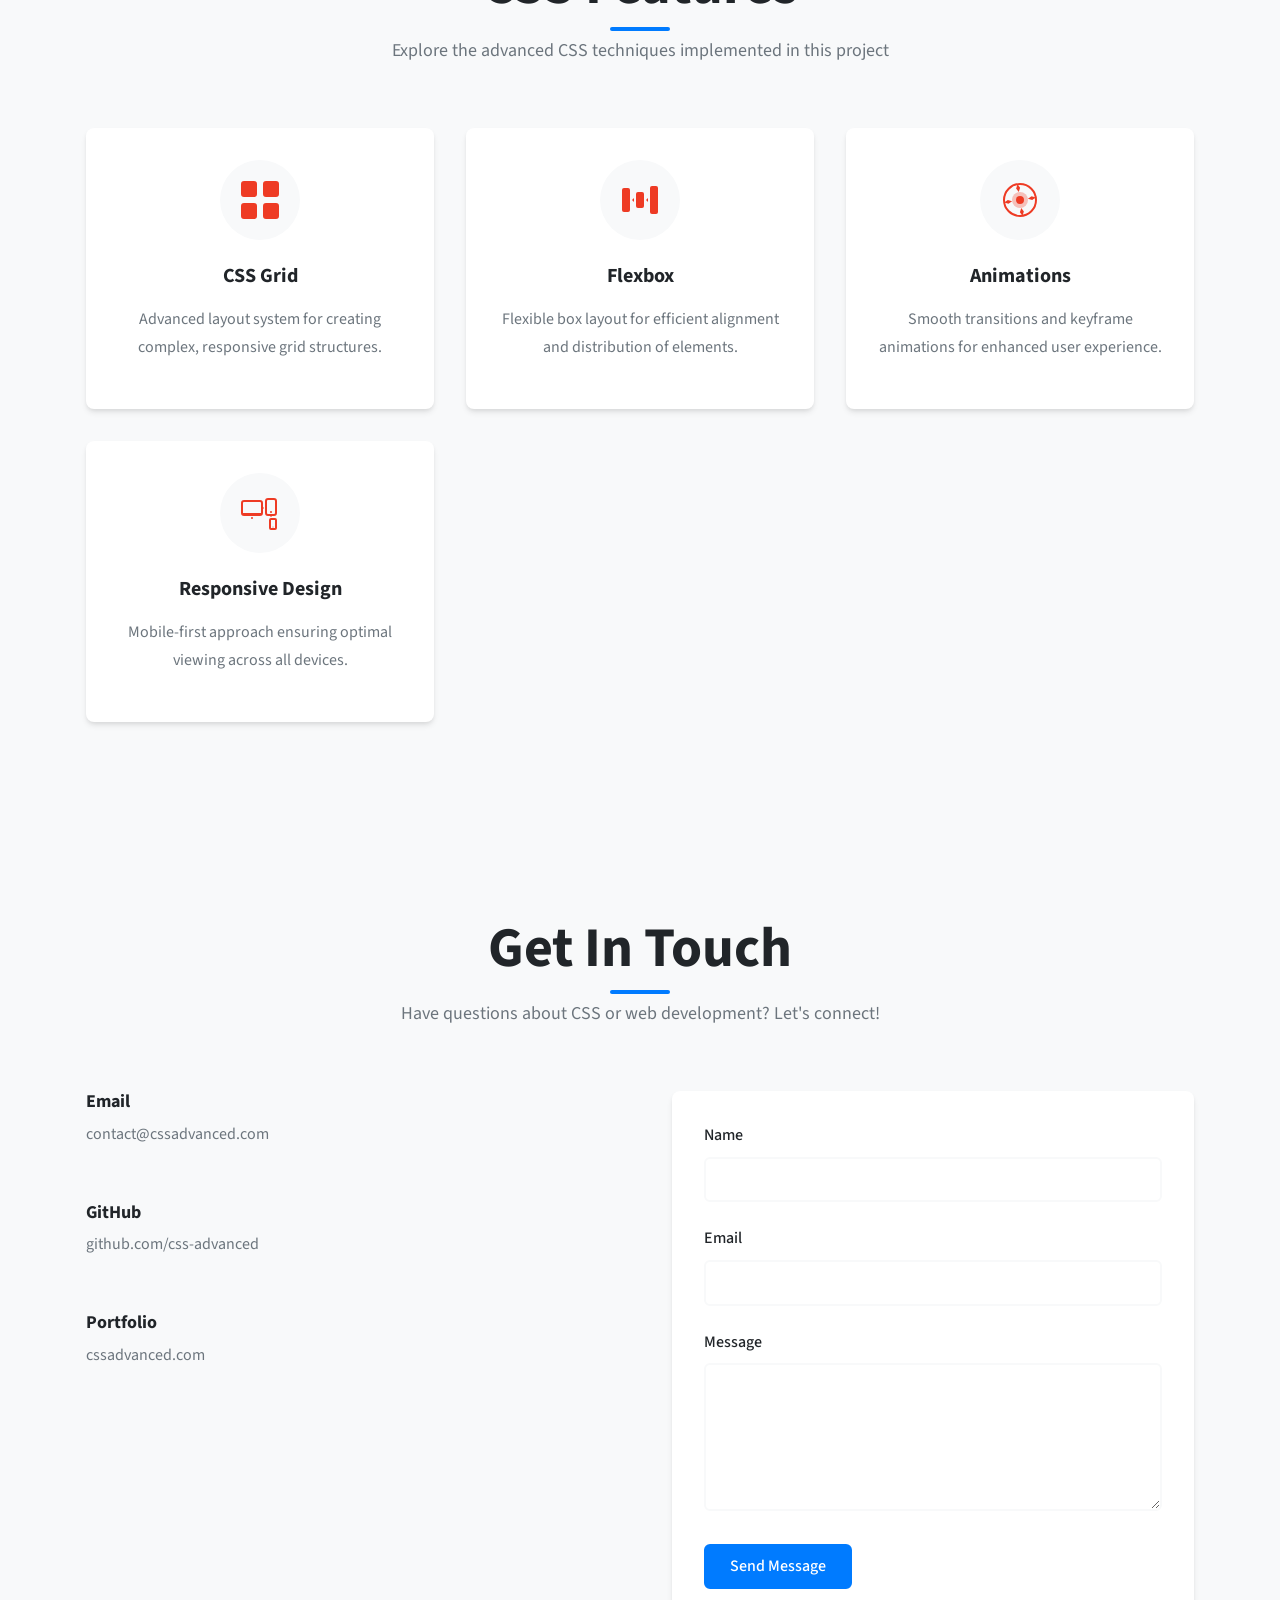
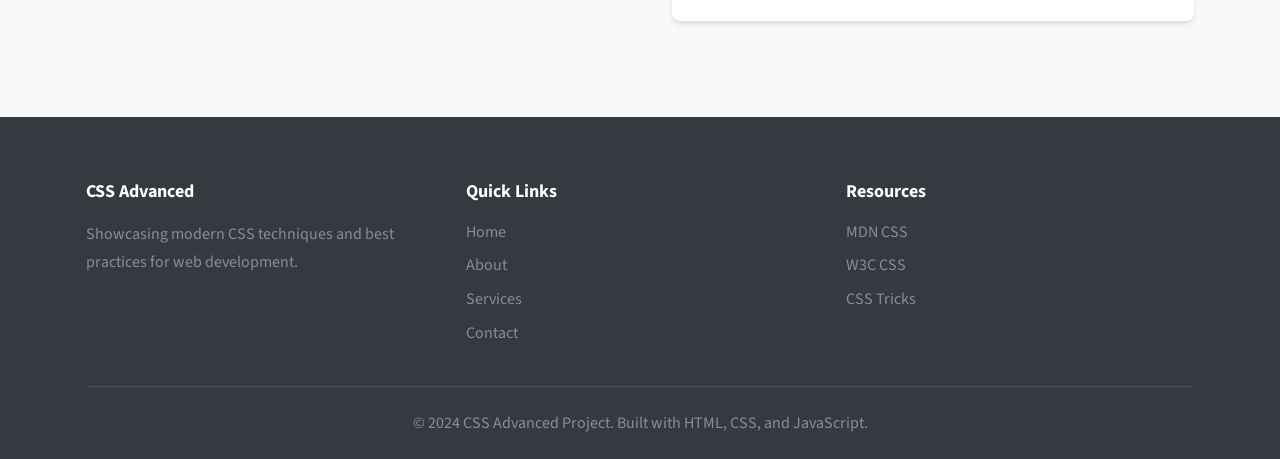
==== commit 8f452b0b: "Add FAQ section with accordion-style expandable questions and answers" ====
--- a/css_advanced/index.html
+++ b/css_advanced/index.html
@@ -238,6 +238,74 @@
             </div>
         </section>
 
+        <!-- FAQ Section -->
+        <section id="faq" class="faq">
+            <div class="container">
+                <div class="section-header">
+                    <h2 class="section-title">Frequently Asked Questions</h2>
+                    <p class="section-subtitle">
+                        Find answers to common questions about our services and platform
+                    </p>
+                </div>
+                <div class="faq-container">
+                    <div class="faq-item">
+                        <div class="faq-question">
+                            <h3>What is included in the Free plan?</h3>
+                            <span class="faq-toggle">+</span>
+                        </div>
+                        <div class="faq-answer">
+                            <p>The Free plan includes access to basic tutorials, community support, monthly newsletter, and basic project templates. It's perfect for beginners who want to get started with web development.</p>
+                        </div>
+                    </div>
+                    <div class="faq-item">
+                        <div class="faq-question">
+                            <h3>Can I upgrade or downgrade my plan anytime?</h3>
+                            <span class="faq-toggle">+</span>
+                        </div>
+                        <div class="faq-answer">
+                            <p>Yes, you can upgrade or downgrade your plan at any time. Changes will be reflected in your next billing cycle, and you'll have immediate access to new features when upgrading.</p>
+                        </div>
+                    </div>
+                    <div class="faq-item">
+                        <div class="faq-question">
+                            <h3>Do you offer refunds?</h3>
+                            <span class="faq-toggle">+</span>
+                        </div>
+                        <div class="faq-answer">
+                            <p>We offer a 30-day money-back guarantee for all paid plans. If you're not satisfied with our service, contact our support team within 30 days of your purchase for a full refund.</p>
+                        </div>
+                    </div>
+                    <div class="faq-item">
+                        <div class="faq-question">
+                            <h3>How do the 1-on-1 mentoring sessions work?</h3>
+                            <span class="faq-toggle">+</span>
+                        </div>
+                        <div class="faq-answer">
+                            <p>Pro and Enterprise members get access to scheduled 1-on-1 video calls with experienced developers. Sessions can be booked through your dashboard and cover topics like code review, career guidance, and technical problem-solving.</p>
+                        </div>
+                    </div>
+                    <div class="faq-item">
+                        <div class="faq-question">
+                            <h3>Is there a student discount available?</h3>
+                            <span class="faq-toggle">+</span>
+                        </div>
+                        <div class="faq-answer">
+                            <p>Yes! We offer a 50% discount on all paid plans for students. Simply verify your student status with a valid .edu email address or student ID to qualify for the discount.</p>
+                        </div>
+                    </div>
+                    <div class="faq-item">
+                        <div class="faq-question">
+                            <h3>What payment methods do you accept?</h3>
+                            <span class="faq-toggle">+</span>
+                        </div>
+                        <div class="faq-answer">
+                            <p>We accept all major credit cards (Visa, MasterCard, American Express), PayPal, and bank transfers. All payments are processed securely through our encrypted payment system.</p>
+                        </div>
+                    </div>
+                </div>
+            </div>
+        </section>
+
         <!-- About Section -->
         <section id="about" class="about">
             <div class="container">
--- a/css_advanced/styles.css
+++ b/css_advanced/styles.css
@@ -458,6 +458,112 @@
     font-weight: 600;
 }
 
+/* FAQ Section */
+.faq {
+    background-color: var(--light-bg);
+}
+
+.faq .section-header {
+    text-align: center;
+    margin-bottom: var(--spacing-2xl);
+}
+
+.faq .section-title {
+    font-size: var(--font-size-3xl);
+    font-weight: 700;
+    color: var(--primary-color);
+    margin-bottom: var(--spacing-sm);
+}
+
+.faq .section-subtitle {
+    font-size: var(--font-size-lg);
+    color: var(--secondary-color);
+    max-width: 600px;
+    margin: 0 auto;
+}
+
+.faq-container {
+    max-width: 800px;
+    margin: 0 auto;
+}
+
+.faq-item {
+    background-color: var(--white);
+    border-radius: var(--border-radius);
+    margin-bottom: var(--spacing-md);
+    box-shadow: var(--shadow);
+    overflow: hidden;
+    transition: var(--transition);
+}
+
+.faq-item:hover {
+    box-shadow: 0 8px 30px rgba(0, 0, 0, 0.15);
+}
+
+.faq-question {
+    display: flex;
+    justify-content: space-between;
+    align-items: center;
+    padding: var(--spacing-lg);
+    cursor: pointer;
+    background-color: var(--white);
+    transition: var(--transition);
+}
+
+.faq-question:hover {
+    background-color: #f8f9fa;
+}
+
+.faq-question h3 {
+    font-size: var(--font-size-lg);
+    font-weight: 600;
+    color: var(--primary-color);
+    margin: 0;
+    flex: 1;
+    padding-right: var(--spacing-md);
+}
+
+.faq-toggle {
+    font-size: 1.5rem;
+    font-weight: bold;
+    color: var(--primary-color);
+    width: 30px;
+    height: 30px;
+    display: flex;
+    align-items: center;
+    justify-content: center;
+    border-radius: 50%;
+    background-color: #f8f9fa;
+    transition: var(--transition);
+    flex-shrink: 0;
+}
+
+.faq-item.active .faq-toggle {
+    background-color: var(--primary-color);
+    color: var(--white);
+    transform: rotate(45deg);
+}
+
+.faq-answer {
+    padding: 0 var(--spacing-lg) var(--spacing-lg);
+    background-color: var(--white);
+    max-height: 0;
+    overflow: hidden;
+    transition: max-height 0.3s ease, padding 0.3s ease;
+}
+
+.faq-item.active .faq-answer {
+    max-height: 200px;
+    padding: 0 var(--spacing-lg) var(--spacing-lg);
+}
+
+.faq-answer p {
+    color: var(--secondary-color);
+    line-height: var(--line-height);
+    margin: 0;
+    padding-top: var(--spacing-sm);
+}
+
 /* Buttons - Centralized */
 .btn {
     display: inline-block;
@@ -540,6 +646,22 @@
     .membership-card.featured:hover {
         transform: translateY(-5px);
     }
+    
+    .faq-question h3 {
+        font-size: var(--font-size-base);
+    }
+    
+    .faq-question {
+        padding: var(--spacing-md);
+    }
+    
+    .faq-answer {
+        padding: 0 var(--spacing-md) var(--spacing-md);
+    }
+    
+    .faq-item.active .faq-answer {
+        padding: 0 var(--spacing-md) var(--spacing-md);
+    }
 }
 
 @media (max-width: 480px) {
